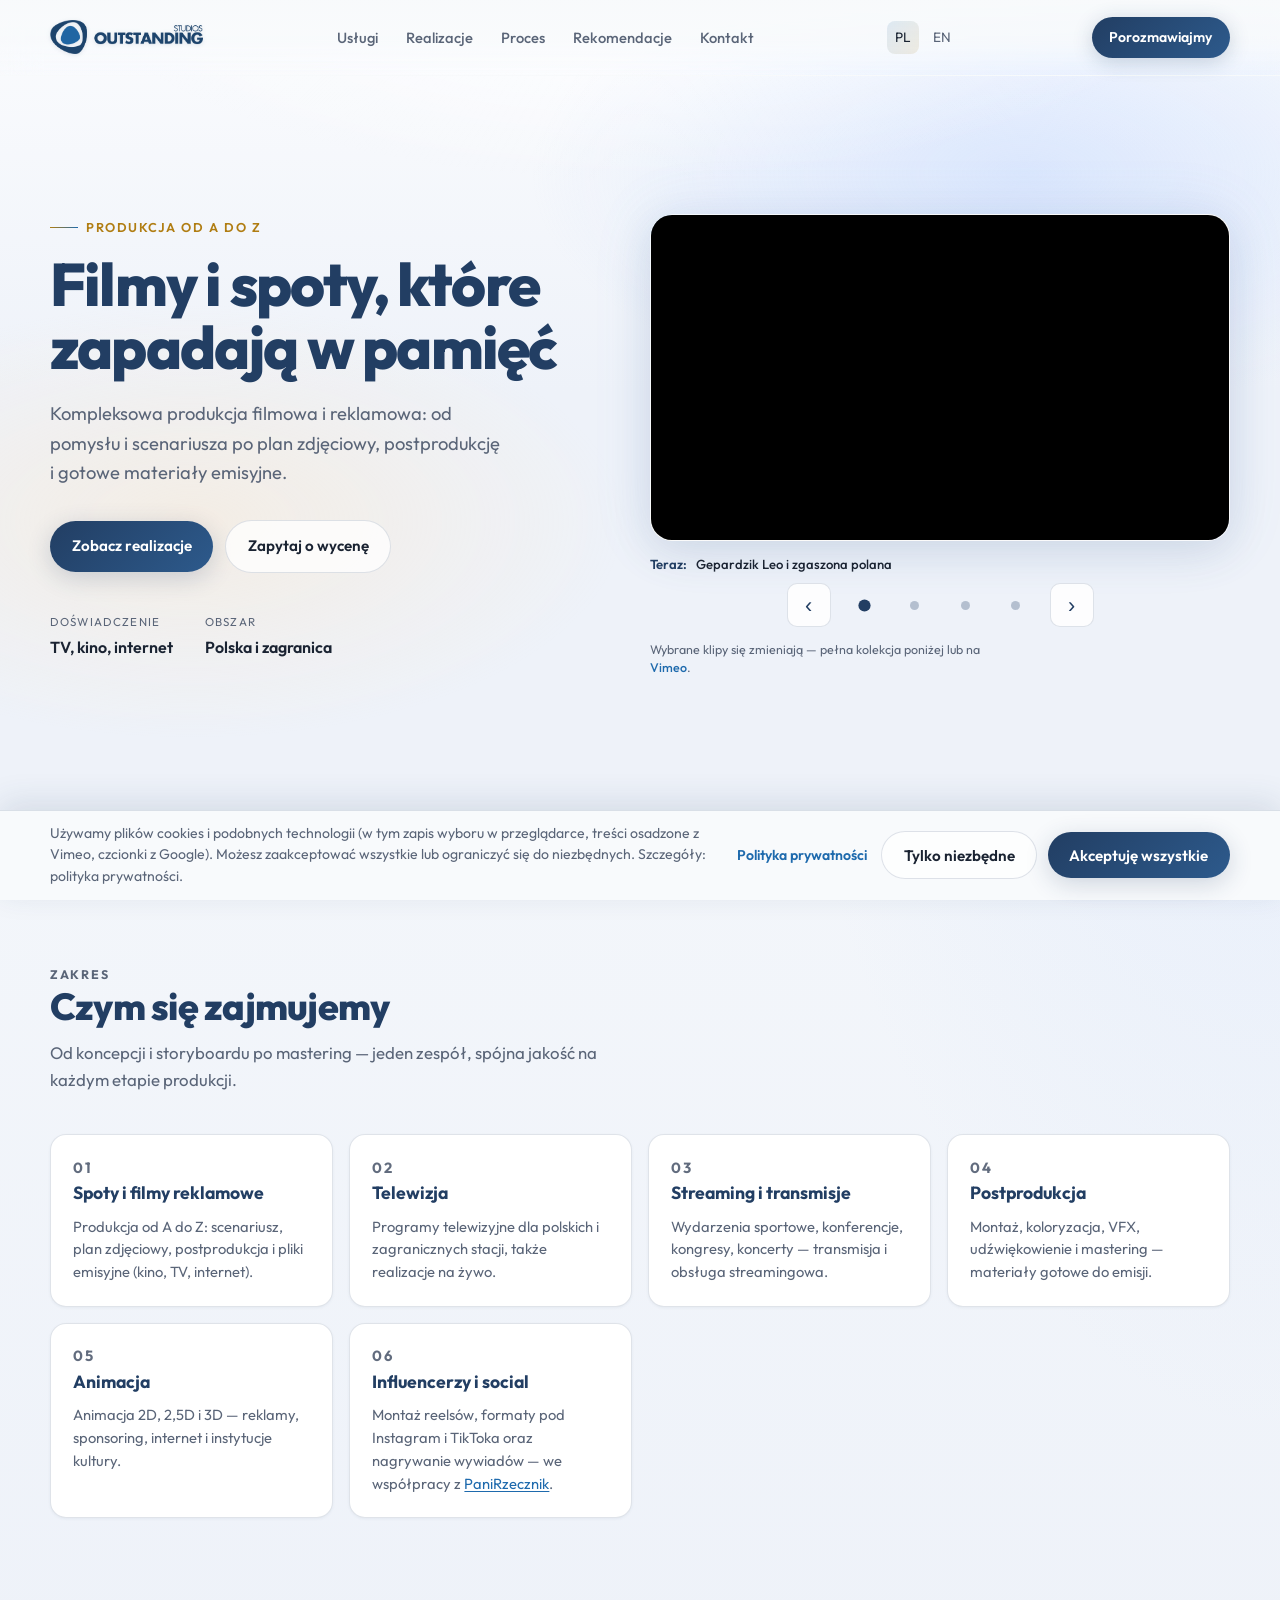
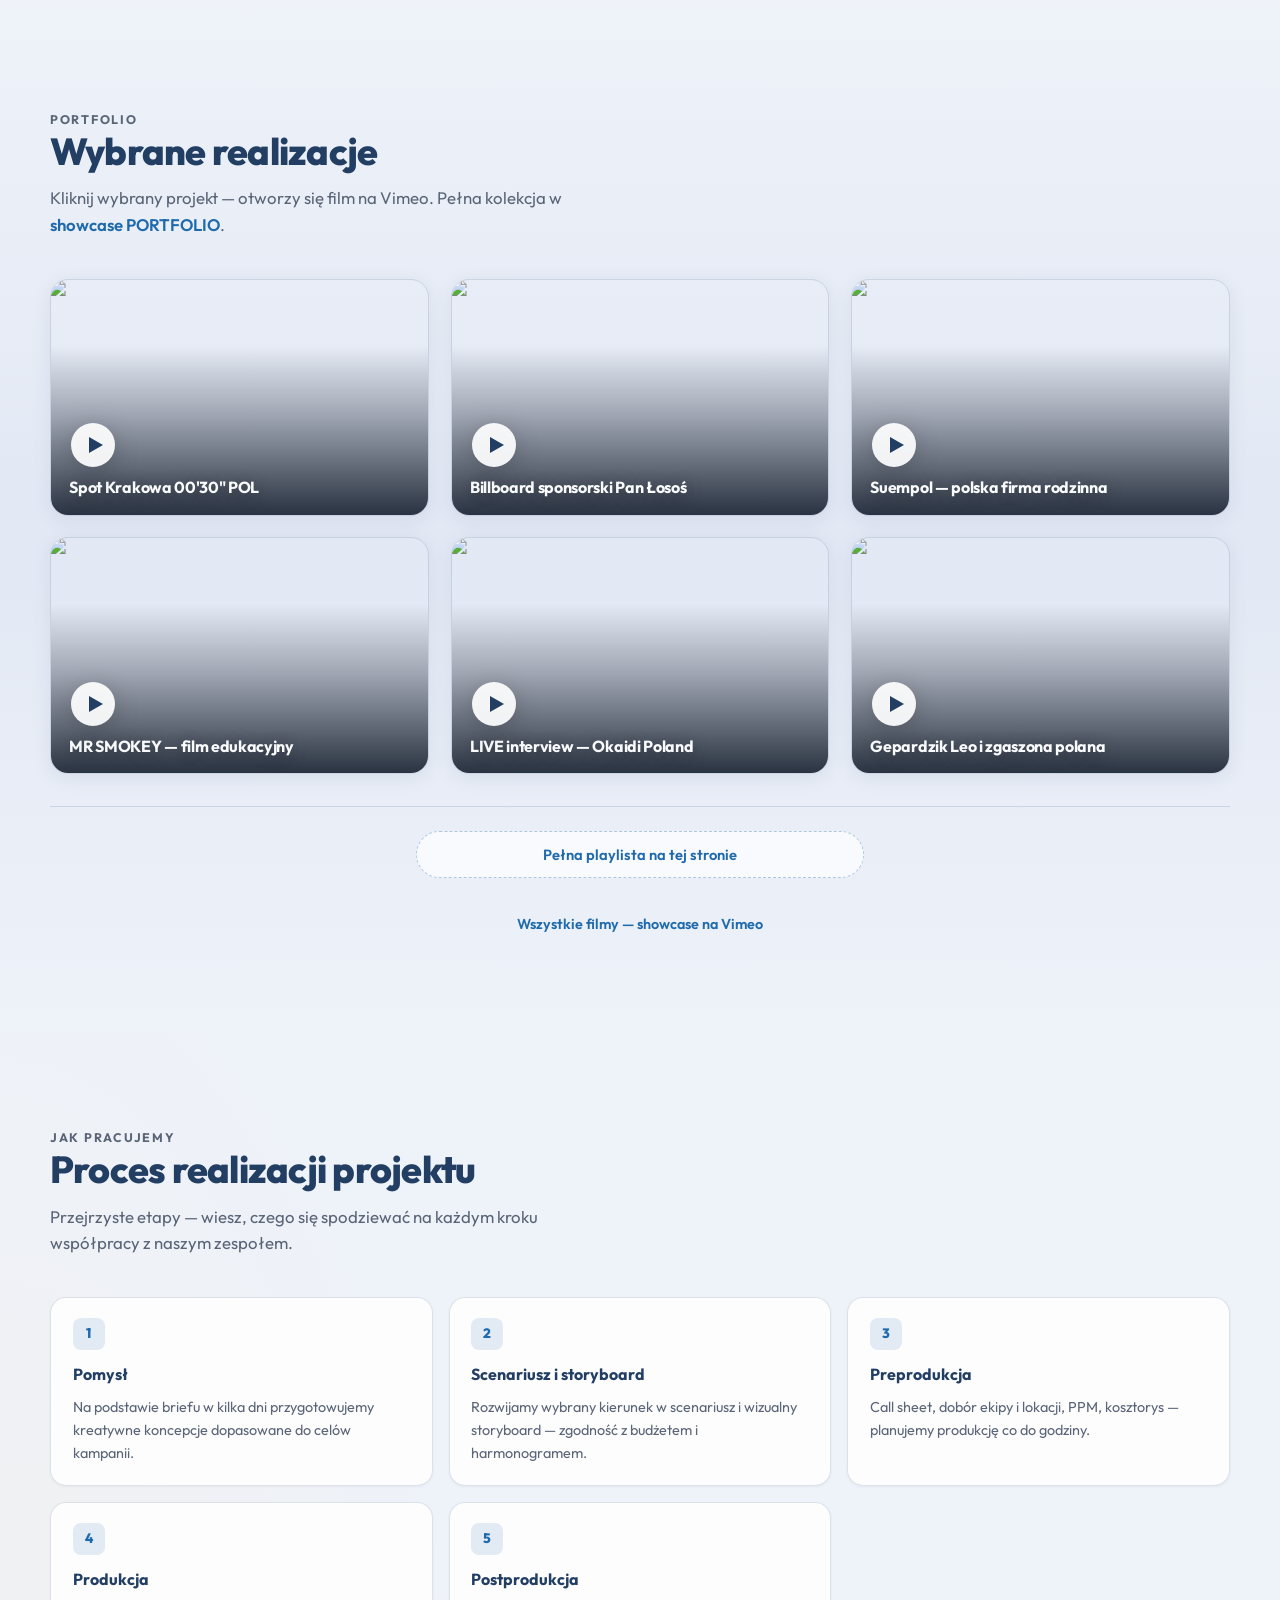
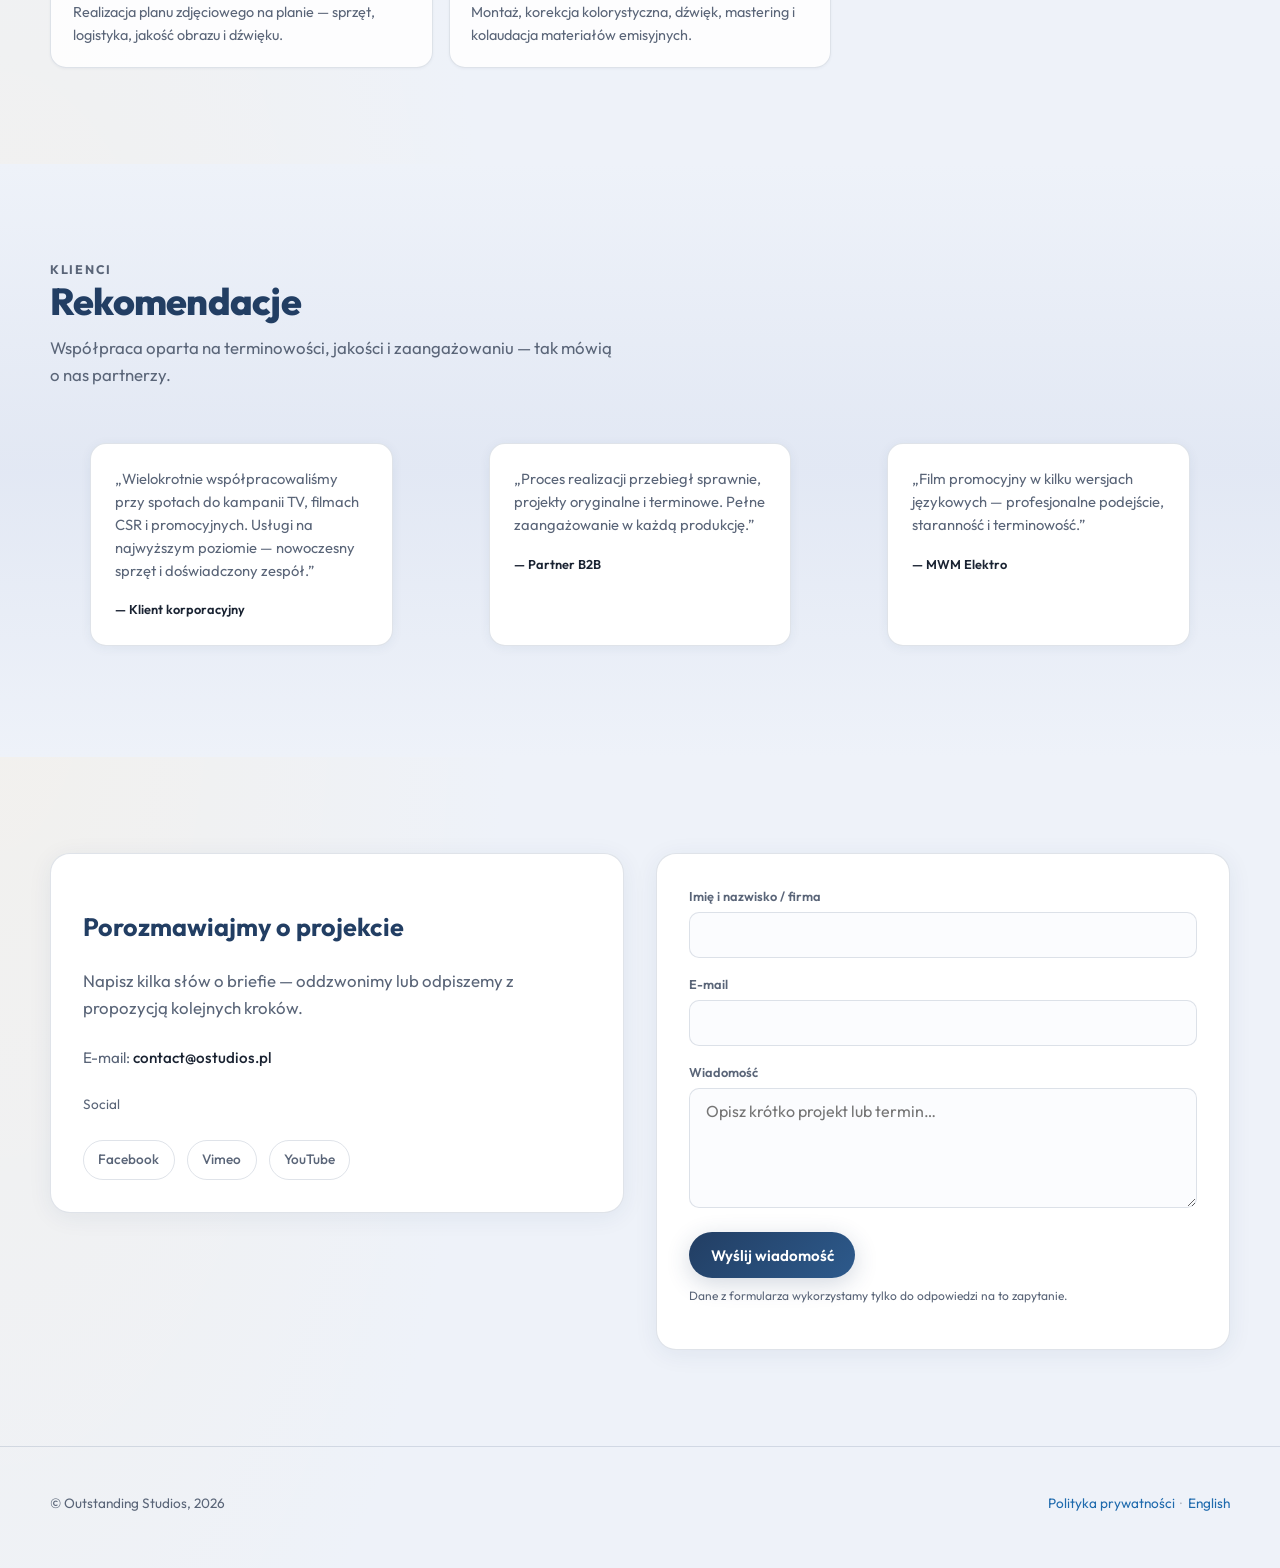
==== index.html @ 71b52faa "first commit" ====
<!DOCTYPE html>
<html lang="pl">
  <head>
    <meta charset="utf-8" />
    <meta name="viewport" content="width=device-width, initial-scale=1, viewport-fit=cover" />
    <meta
      name="description"
      content="Outstanding Studios — produkcja filmowa i reklamowa. Spoty, telewizja, streaming, postprodukcja, animacja."
    />
    <meta name="robots" content="index, follow, max-image-preview:large, max-snippet:-1, max-video-preview:-1" />
    <meta name="theme-color" content="#223e63" />
    <meta name="author" content="Outstanding Studios" />
    <link rel="canonical" href="https://www.ostudios.pl/" />
    <link rel="alternate" hreflang="pl" href="https://www.ostudios.pl/" />
    <link rel="alternate" hreflang="en" href="https://www.ostudios.pl/en/" />
    <link rel="alternate" hreflang="x-default" href="https://www.ostudios.pl/" />
    <link rel="apple-touch-icon" href="/assets/logo-brand.png" />
    <meta property="og:type" content="website" />
    <meta property="og:locale" content="pl_PL" />
    <meta property="og:locale:alternate" content="en_US" />
    <meta property="og:url" content="https://www.ostudios.pl/" />
    <meta property="og:title" content="Outstanding Studios — Produkcja filmowa i reklamowa" />
    <meta
      property="og:description"
      content="Outstanding Studios — produkcja filmowa i reklamowa. Spoty, telewizja, streaming, postprodukcja, animacja."
    />
    <meta property="og:site_name" content="Outstanding Studios" />
    <meta property="og:image" content="https://www.ostudios.pl/assets/logo-brand.png" />
    <meta property="og:image:alt" content="Outstanding Studios — logo" />
    <meta name="twitter:card" content="summary_large_image" />
    <meta name="twitter:title" content="Outstanding Studios — Produkcja filmowa i reklamowa" />
    <meta
      name="twitter:description"
      content="Outstanding Studios — produkcja filmowa i reklamowa. Spoty, telewizja, streaming, postprodukcja, animacja."
    />
    <meta name="twitter:image" content="https://www.ostudios.pl/assets/logo-brand.png" />
    <title>Outstanding Studios — Produkcja filmowa i reklamowa</title>
    <script type="application/ld+json">
      {
        "@context": "https://schema.org",
        "@type": "ProfessionalService",
        "@id": "https://www.ostudios.pl/#organization",
        "name": "Outstanding Studios",
        "url": "https://www.ostudios.pl/",
        "logo": "https://www.ostudios.pl/assets/logo-brand.png",
        "image": "https://www.ostudios.pl/assets/logo-brand.png",
        "description": "Produkcja filmowa i reklamowa: spoty, telewizja, streaming, postprodukcja, animacja.",
        "areaServed": { "@type": "Country", "name": "Poland" },
        "email": "contact@ostudios.pl",
        "sameAs": [
          "https://vimeo.com/outstandingstudios",
          "https://www.facebook.com/znakomici/",
          "https://www.youtube.com/user/znakomicikropkapl"
        ]
      }
    </script>
    <script type="application/ld+json">
      {
        "@context": "https://schema.org",
        "@type": "WebSite",
        "@id": "https://www.ostudios.pl/#website",
        "name": "Outstanding Studios",
        "url": "https://www.ostudios.pl/",
        "inLanguage": ["pl-PL", "en-US"],
        "publisher": { "@id": "https://www.ostudios.pl/#organization" }
      }
    </script>
    <script type="application/ld+json">
      {
        "@context": "https://schema.org",
        "@type": "WebPage",
        "@id": "https://www.ostudios.pl/#webpage",
        "url": "https://www.ostudios.pl/",
        "name": "Outstanding Studios — Produkcja filmowa i reklamowa",
        "inLanguage": "pl-PL",
        "isPartOf": { "@id": "https://www.ostudios.pl/#website" },
        "about": { "@id": "https://www.ostudios.pl/#organization" }
      }
    </script>
    <link rel="preconnect" href="https://fonts.googleapis.com" />
    <link rel="preconnect" href="https://fonts.gstatic.com" crossorigin />
    <link
      href="https://fonts.googleapis.com/css2?family=Outfit:wght@300;400;500;600;700;800&display=swap"
      rel="stylesheet"
    />
    <link rel="stylesheet" href="css/main.css" />
  </head>
  <body>
    <div id="form-status" class="form-status" role="status" aria-live="polite" tabindex="-1" hidden></div>
    <a class="sr-only" href="#main">Przejdź do treści</a>

    <header class="site-header">
      <div class="header-inner">
        <a class="logo" href="index.html">
          <img
            class="logo-img"
            src="assets/logo-brand.png"
            width="469"
            height="104"
            alt="Outstanding Studios"
            decoding="async"
          />
        </a>
        <nav class="nav-desktop" aria-label="Główna nawigacja">
          <a href="#uslugi">Usługi</a>
          <a href="#realizacje">Realizacje</a>
          <a href="#proces">Proces</a>
          <a href="#rekomendacje">Rekomendacje</a>
          <a href="#kontakt">Kontakt</a>
        </nav>
        <div class="lang-switch" aria-label="Wersja językowa">
          <a href="index.html" aria-current="page">PL</a>
          <span class="sr-only">|</span>
          <a href="en/index.html" lang="en">EN</a>
        </div>
        <a class="cta-header" href="#kontakt">Porozmawiajmy</a>
        <button
          class="menu-toggle"
          type="button"
          aria-expanded="false"
          aria-controls="mobile-nav"
          aria-label="Otwórz menu"
        >
          <span></span><span></span><span></span>
        </button>
      </div>
      <nav class="nav-mobile" id="mobile-nav" aria-label="Menu mobilne">
        <a href="#uslugi">Usługi</a>
        <a href="#realizacje">Realizacje</a>
        <a href="#proces">Proces</a>
        <a href="#rekomendacje">Rekomendacje</a>
        <a href="#kontakt">Kontakt</a>
        <a href="en/index.html" lang="en">English version</a>
      </nav>
    </header>

    <main id="main">
      <section class="hero" aria-labelledby="hero-title">
        <div class="hero-bg" aria-hidden="true"></div>
        <div class="wrap hero-grid">
          <div class="hero-content">
            <p class="hero-eyebrow">Produkcja od A do Z</p>
            <h1 id="hero-title">Filmy i spoty, które zapadają w pamięć</h1>
            <p class="hero-lead">
              Kompleksowa produkcja filmowa i reklamowa: od pomysłu i scenariusza po plan zdjęciowy,
              postprodukcję i gotowe materiały emisyjne.
            </p>
            <div class="hero-actions">
              <a class="btn btn-primary" href="#realizacje">Zobacz realizacje</a>
              <a class="btn btn-ghost" href="#kontakt">Zapytaj o wycenę</a>
            </div>
            <dl class="hero-meta">
              <div>
                <dt>Doświadczenie</dt>
                <dd>TV, kino, internet</dd>
              </div>
              <div>
                <dt>Obszar</dt>
                <dd>Polska i zagranica</dd>
              </div>
            </dl>
          </div>
          <div class="hero-showreel" data-reveal>
            <div class="showreel-shell">
              <div class="showreel-frame">
                <iframe
                  id="hero-reel-iframe"
                  src="https://player.vimeo.com/video/1164039909?h=c3aef9ae08&amp;badge=0&amp;autopause=0&amp;title=0&amp;byline=0&amp;portrait=0"
                  title="Gepardzik Leo i zgaszona polana — Outstanding Studios"
                  allow="autoplay; fullscreen; picture-in-picture; clipboard-write; encrypted-media; web-share"
                  referrerpolicy="strict-origin-when-cross-origin"
                ></iframe>
              </div>
            </div>
            <div class="hero-reel-ui">
              <p class="hero-reel-caption" id="hero-reel-caption">
                <span class="hero-reel-caption__label">Teraz:</span>
                <span class="hero-reel-caption__title" id="hero-reel-title">Gepardzik Leo i zgaszona polana</span>
              </p>
              <div class="hero-reel-nav" role="group" aria-label="Wybór filmu w hero">
                <button type="button" class="hero-reel-btn hero-reel-btn--prev" id="hero-reel-prev" aria-label="Poprzedni klip">
                  <span aria-hidden="true">‹</span>
                </button>
                <div class="hero-reel-dots" id="hero-reel-dots"></div>
                <button type="button" class="hero-reel-btn hero-reel-btn--next" id="hero-reel-next" aria-label="Następny klip">
                  <span aria-hidden="true">›</span>
                </button>
              </div>
            </div>
            <p class="showreel-hint">
              Wybrane klipy się zmieniają — pełna kolekcja poniżej lub na
              <a href="https://vimeo.com/showcase/7757372" rel="noopener noreferrer" target="_blank">Vimeo</a>.
            </p>
          </div>
        </div>
      </section>

      <section id="uslugi" aria-labelledby="uslugi-title">
        <div class="wrap">
          <header class="section-head" data-reveal>
            <p class="section-eyebrow">Zakres</p>
            <h2 id="uslugi-title">Czym się zajmujemy</h2>
            <p>
              Od koncepcji i storyboardu po mastering — jeden zespół, spójna jakość na każdym etapie
              produkcji.
            </p>
          </header>
          <div class="services-grid">
            <article class="service-card" data-reveal>
              <p class="service-num">01</p>
              <h3>Spoty i filmy reklamowe</h3>
              <p>
                Produkcja od A do Z: scenariusz, plan zdjęciowy, postprodukcja i pliki emisyjne
                (kino, TV, internet).
              </p>
            </article>
            <article class="service-card" data-reveal>
              <p class="service-num">02</p>
              <h3>Telewizja</h3>
              <p>
                Programy telewizyjne dla polskich i zagranicznych stacji, także realizacje na żywo.
              </p>
            </article>
            <article class="service-card" data-reveal>
              <p class="service-num">03</p>
              <h3>Streaming i transmisje</h3>
              <p>
                Wydarzenia sportowe, konferencje, kongresy, koncerty — transmisja i obsługa
                streamingowa.
              </p>
            </article>
            <article class="service-card" data-reveal>
              <p class="service-num">04</p>
              <h3>Postprodukcja</h3>
              <p>
                Montaż, koloryzacja, VFX, udźwiękowienie i mastering — materiały gotowe do emisji.
              </p>
            </article>
            <article class="service-card" data-reveal>
              <p class="service-num">05</p>
              <h3>Animacja</h3>
              <p>
                Animacja 2D, 2,5D i 3D — reklamy, sponsoring, internet i instytucje kultury.
              </p>
            </article>
            <article class="service-card" data-reveal>
              <p class="service-num">06</p>
              <h3>Influencerzy i social</h3>
              <p>
                Montaż reelsów, formaty pod Instagram i TikToka oraz nagrywanie wywiadów — we współpracy z
                <a href="https://www.panirzecznik.pl" rel="noopener noreferrer" target="_blank"
                  >PaniRzecznik</a
                >.
              </p>
            </article>
          </div>
        </div>
      </section>

      <section class="bg-alt" id="realizacje" aria-labelledby="realizacje-title">
        <div class="wrap">
          <header class="section-head" data-reveal>
            <p class="section-eyebrow">Portfolio</p>
            <h2 id="realizacje-title">Wybrane realizacje</h2>
            <p>
              Kliknij wybrany projekt — otworzy się film na Vimeo. Pełna kolekcja w
              <a href="https://vimeo.com/showcase/7757372" rel="noopener noreferrer" target="_blank"
                >showcase PORTFOLIO</a
              >.
            </p>
          </header>
          <div class="portfolio-mosaic" data-reveal>
            <a
              class="portfolio-tile"
              href="https://vimeo.com/171885635"
              rel="noopener noreferrer"
              target="_blank"
              aria-label="Otwórz na Vimeo: Spot Krakowa"
            >
              <img
                src="https://i.vimeocdn.com/video/577452820-e548520265eb4da238fc50e3714e8c49bf8e2c8c67841ca79841e86bd1a19d9c-d_1280?region=us"
                width="640"
                height="360"
                alt=""
                loading="lazy"
                decoding="async"
              />
              <div class="portfolio-tile__shade" aria-hidden="true"></div>
              <div class="portfolio-tile__body">
                <span class="portfolio-tile__play" aria-hidden="true">
                  <svg viewBox="0 0 48 48" fill="none" xmlns="http://www.w3.org/2000/svg">
                    <circle cx="24" cy="24" r="22" fill="rgba(255,255,255,0.92)" />
                    <path d="M20 16L34 24L20 32V16Z" fill="#223e63" />
                  </svg>
                </span>
                <h3 class="portfolio-tile__title">Spot Krakowa 00'30" POL</h3>
              </div>
            </a>
            <a
              class="portfolio-tile"
              href="https://vimeo.com/386728878"
              rel="noopener noreferrer"
              target="_blank"
              aria-label="Otwórz na Vimeo: Billboard sponsorski Pan Łosoś"
            >
              <img
                src="https://i.vimeocdn.com/video/849395022-b4a8e87fdb7ea5e199594d63a925ec7bf71cbad90bf5b8f730aee7d3310979d2-d_1280?region=us"
                width="640"
                height="360"
                alt=""
                loading="lazy"
                decoding="async"
              />
              <div class="portfolio-tile__shade" aria-hidden="true"></div>
              <div class="portfolio-tile__body">
                <span class="portfolio-tile__play" aria-hidden="true">
                  <svg viewBox="0 0 48 48" fill="none" xmlns="http://www.w3.org/2000/svg">
                    <circle cx="24" cy="24" r="22" fill="rgba(255,255,255,0.92)" />
                    <path d="M20 16L34 24L20 32V16Z" fill="#223e63" />
                  </svg>
                </span>
                <h3 class="portfolio-tile__title">Billboard sponsorski Pan Łosoś</h3>
              </div>
            </a>
            <a
              class="portfolio-tile"
              href="https://vimeo.com/480842524"
              rel="noopener noreferrer"
              target="_blank"
              aria-label="Otwórz na Vimeo: Suempol"
            >
              <img
                src="https://i.vimeocdn.com/video/997512314-97961caca7c4a56f386907b80fb14405313bb2e46e5e65695abb0ead299cb954-d_1280?region=us"
                width="640"
                height="360"
                alt=""
                loading="lazy"
                decoding="async"
              />
              <div class="portfolio-tile__shade" aria-hidden="true"></div>
              <div class="portfolio-tile__body">
                <span class="portfolio-tile__play" aria-hidden="true">
                  <svg viewBox="0 0 48 48" fill="none" xmlns="http://www.w3.org/2000/svg">
                    <circle cx="24" cy="24" r="22" fill="rgba(255,255,255,0.92)" />
                    <path d="M20 16L34 24L20 32V16Z" fill="#223e63" />
                  </svg>
                </span>
                <h3 class="portfolio-tile__title">Suempol — polska firma rodzinna</h3>
              </div>
            </a>
            <a
              class="portfolio-tile"
              href="https://vimeo.com/384056805"
              rel="noopener noreferrer"
              target="_blank"
              aria-label="Otwórz na Vimeo: MR SMOKEY"
            >
              <img
                src="https://i.vimeocdn.com/video/845685192-182e2f03d8e471b99bd5540984281e7610bf5028ae90dbda7803e6747d38cd91-d_1280?region=us"
                width="640"
                height="360"
                alt=""
                loading="lazy"
                decoding="async"
              />
              <div class="portfolio-tile__shade" aria-hidden="true"></div>
              <div class="portfolio-tile__body">
                <span class="portfolio-tile__play" aria-hidden="true">
                  <svg viewBox="0 0 48 48" fill="none" xmlns="http://www.w3.org/2000/svg">
                    <circle cx="24" cy="24" r="22" fill="rgba(255,255,255,0.92)" />
                    <path d="M20 16L34 24L20 32V16Z" fill="#223e63" />
                  </svg>
                </span>
                <h3 class="portfolio-tile__title">MR SMOKEY — film edukacyjny</h3>
              </div>
            </a>
            <a
              class="portfolio-tile"
              href="https://vimeo.com/526085899"
              rel="noopener noreferrer"
              target="_blank"
              aria-label="Otwórz na Vimeo: Okaidi live interview"
            >
              <img
                src="https://i.vimeocdn.com/video/1089028497-f348b8e137addb5873b7754f7194c26f330581628e6bd6b06c1082faad24e896-d_1280?region=us"
                width="640"
                height="360"
                alt=""
                loading="lazy"
                decoding="async"
              />
              <div class="portfolio-tile__shade" aria-hidden="true"></div>
              <div class="portfolio-tile__body">
                <span class="portfolio-tile__play" aria-hidden="true">
                  <svg viewBox="0 0 48 48" fill="none" xmlns="http://www.w3.org/2000/svg">
                    <circle cx="24" cy="24" r="22" fill="rgba(255,255,255,0.92)" />
                    <path d="M20 16L34 24L20 32V16Z" fill="#223e63" />
                  </svg>
                </span>
                <h3 class="portfolio-tile__title">LIVE interview — Okaidi Poland</h3>
              </div>
            </a>
            <a
              class="portfolio-tile"
              href="https://vimeo.com/1164039909/c3aef9ae08"
              rel="noopener noreferrer"
              target="_blank"
              aria-label="Otwórz na Vimeo: Gepardzik Leo i zgaszona polana"
            >
              <img
                src="https://i.vimeocdn.com/video/2120515685-d37f022fa198b959a58d42f4b7abbffc592be47bc6af18b92819352e9e674814-d_1280?region=us"
                width="640"
                height="360"
                alt=""
                loading="lazy"
                decoding="async"
              />
              <div class="portfolio-tile__shade" aria-hidden="true"></div>
              <div class="portfolio-tile__body">
                <span class="portfolio-tile__play" aria-hidden="true">
                  <svg viewBox="0 0 48 48" fill="none" xmlns="http://www.w3.org/2000/svg">
                    <circle cx="24" cy="24" r="22" fill="rgba(255,255,255,0.92)" />
                    <path d="M20 16L34 24L20 32V16Z" fill="#223e63" />
                  </svg>
                </span>
                <h3 class="portfolio-tile__title">Gepardzik Leo i zgaszona polana</h3>
              </div>
            </a>
          </div>
          <details class="portfolio-embed-details" data-reveal>
            <summary class="portfolio-embed-summary">Pełna playlista na tej stronie</summary>
            <div class="vimeo-showcase-block vimeo-showcase-block--embedded">
              <div class="showreel-shell showcase-shell">
                <div class="vimeo-embed-wrap">
                  <iframe
                    src="https://vimeo.com/showcase/7757372/embed2"
                    title="PORTFOLIO — Outstanding Studios na Vimeo"
                    loading="lazy"
                    allow="autoplay; fullscreen; picture-in-picture; gyroscope; accelerometer; clipboard-write; encrypted-media; web-share"
                    allowfullscreen
                  ></iframe>
                </div>
              </div>
            </div>
          </details>
          <p class="showcase-foot">
            <a
              class="showcase-link"
              href="https://vimeo.com/showcase/7757372"
              rel="noopener noreferrer"
              target="_blank"
              >Wszystkie filmy — showcase na Vimeo</a
            >
          </p>
        </div>
      </section>

      <section id="proces" aria-labelledby="proces-title">
        <div class="wrap">
          <header class="section-head" data-reveal>
            <p class="section-eyebrow">Jak pracujemy</p>
            <h2 id="proces-title">Proces realizacji projektu</h2>
            <p>
              Przejrzyste etapy — wiesz, czego się spodziewać na każdym kroku współpracy z naszym
              zespołem.
            </p>
          </header>
          <div class="process-steps">
            <div class="process-step" data-reveal>
              <span>1</span>
              <strong>Pomysł</strong>
              <p>
                Na podstawie briefu w kilka dni przygotowujemy kreatywne koncepcje dopasowane do
                celów kampanii.
              </p>
            </div>
            <div class="process-step" data-reveal>
              <span>2</span>
              <strong>Scenariusz i storyboard</strong>
              <p>
                Rozwijamy wybrany kierunek w scenariusz i wizualny storyboard — zgodność z budżetem
                i harmonogramem.
              </p>
            </div>
            <div class="process-step" data-reveal>
              <span>3</span>
              <strong>Preprodukcja</strong>
              <p>
                Call sheet, dobór ekipy i lokacji, PPM, kosztorys — planujemy produkcję co do
                godziny.
              </p>
            </div>
            <div class="process-step" data-reveal>
              <span>4</span>
              <strong>Produkcja</strong>
              <p>
                Realizacja planu zdjęciowego na planie — sprzęt, logistyka, jakość obrazu i dźwięku.
              </p>
            </div>
            <div class="process-step" data-reveal>
              <span>5</span>
              <strong>Postprodukcja</strong>
              <p>
                Montaż, korekcja kolorystyczna, dźwięk, mastering i kolaudacja materiałów
                emisyjnych.
              </p>
            </div>
          </div>
        </div>
      </section>

      <section class="bg-alt" id="rekomendacje" aria-labelledby="rekomendacje-title">
        <div class="wrap">
          <header class="section-head" data-reveal>
            <p class="section-eyebrow">Klienci</p>
            <h2 id="rekomendacje-title">Rekomendacje</h2>
            <p>
              Współpraca oparta na terminowości, jakości i zaangażowaniu — tak mówią o nas partnerzy.
            </p>
          </header>
          <div class="testimonials">
            <blockquote class="quote-card" data-reveal>
              <p>
                „Wielokrotnie współpracowaliśmy przy spotach do kampanii TV, filmach CSR i promocyjnych.
                Usługi na najwyższym poziomie — nowoczesny sprzęt i doświadczony zespół.”
              </p>
              <cite>— Klient korporacyjny</cite>
            </blockquote>
            <blockquote class="quote-card" data-reveal>
              <p>
                „Proces realizacji przebiegł sprawnie, projekty oryginalne i terminowe. Pełne
                zaangażowanie w każdą produkcję.”
              </p>
              <cite>— Partner B2B</cite>
            </blockquote>
            <blockquote class="quote-card" data-reveal>
              <p>
                „Film promocyjny w kilku wersjach językowych — profesjonalne podejście, staranność i
                terminowość.”
              </p>
              <cite>— MWM Elektro</cite>
            </blockquote>
          </div>
        </div>
      </section>

      <section id="kontakt" aria-labelledby="kontakt-title">
        <div class="wrap contact-block">
          <div class="contact-card" data-reveal>
            <h2 id="kontakt-title">Porozmawiajmy o projekcie</h2>
            <p>
              Napisz kilka słów o briefie — oddzwonimy lub odpiszemy z propozycją kolejnych kroków.
            </p>
            <ul class="contact-list">
              <li>
                E-mail:
                <a href="mailto:contact@ostudios.pl">contact@ostudios.pl</a>
              </li>
            </ul>
            <p class="contact-note">Social</p>
            <div class="social-row">
              <a href="https://www.facebook.com/znakomici/" rel="noopener noreferrer" target="_blank"
                >Facebook</a
              >
              <a href="https://vimeo.com/outstandingstudios" rel="noopener noreferrer" target="_blank"
                >Vimeo</a
              >
              <a
                href="https://www.youtube.com/user/znakomicikropkapl"
                rel="noopener noreferrer"
                target="_blank"
                >YouTube</a
              >
            </div>
          </div>
          <div class="contact-card" data-reveal>
            <h3 class="sr-only">Formularz</h3>
            <form action="kontakt.php" method="post">
              <input type="hidden" name="lang" value="pl" />
              <div class="form-honeypot" aria-hidden="true">
                <label for="website">Strona (zostaw puste)</label>
                <input
                  type="text"
                  id="website"
                  name="website"
                  tabindex="-1"
                  autocomplete="off"
                  value=""
                />
              </div>
              <label for="name">Imię i nazwisko / firma</label>
              <input id="name" name="name" type="text" autocomplete="organization" required />

              <label for="email">E-mail</label>
              <input id="email" name="email" type="email" autocomplete="email" required />

              <label for="msg">Wiadomość</label>
              <textarea id="msg" name="message" required placeholder="Opisz krótko projekt lub termin…"></textarea>

              <button class="btn btn-primary" type="submit">Wyślij wiadomość</button>
              <p class="form-footnote">
                Dane z formularza wykorzystamy tylko do odpowiedzi na to zapytanie.
              </p>
            </form>
          </div>
        </div>
      </section>
    </main>

    <footer class="site-footer">
      <div class="wrap footer-inner">
        <p>© Outstanding Studios, 2026</p>
        <p class="footer-meta">
          <a href="polityka-prywatnosci.html">Polityka prywatności</a>
          <span class="footer-sep" aria-hidden="true">·</span>
          <a href="en/index.html" lang="en">English</a>
        </p>
      </div>
    </footer>

    <script src="js/main.js" defer></script>
  </body>
</html>
---- css/main.css ----
/* Outstanding Studios — prototype */
:root {
  /* Brand (z os_basic.pdf) */
  --brand-navy: #223e63;
  --brand-blue: #3b6699;
  --bg: #eef2f9;
  --bg-elevated: #e2e8f4;
  --surface: #ffffff;
  --border: rgba(34, 62, 99, 0.14);
  --text: #1a2332;
  --muted: #5a6578;
  --accent: #1e6aad;
  --accent-warm: #b07d12;
  --accent-dim: rgba(30, 106, 173, 0.12);
  --accent-dim-warm: rgba(176, 125, 18, 0.12);
  --accent-2: #2a8bc8;
  --accent-3: #5b7eb8;
  --glow: rgba(30, 106, 173, 0.2);
  --radius: 16px;
  --font-sans: "Outfit", system-ui, sans-serif;
  --font-display: "Outfit", system-ui, sans-serif;
  --max: 1180px;
  --header-h: 76px;
}

*,
*::before,
*::after {
  box-sizing: border-box;
}

html {
  scroll-behavior: smooth;
  -webkit-text-size-adjust: 100%;
  text-size-adjust: 100%;
}

body {
  margin: 0;
  font-family: var(--font-sans);
  font-size: 1.05rem;
  font-weight: 400;
  line-height: 1.6;
  color: var(--text);
  overflow-x: hidden;
  background-color: var(--bg);
  background-image:
    radial-gradient(ellipse 120% 80% at 50% -20%, rgba(255, 255, 255, 0.9), transparent 45%),
    radial-gradient(ellipse 90% 60% at 100% 0%, rgba(186, 210, 255, 0.35), transparent 50%),
    radial-gradient(ellipse 80% 55% at 0% 80%, rgba(255, 235, 200, 0.25), transparent 50%),
    linear-gradient(180deg, #f8fafc 0%, var(--bg) 35%, var(--bg) 100%);
  -webkit-font-smoothing: antialiased;
}

a {
  color: var(--accent);
  text-decoration: none;
  transition: color 0.2s ease, opacity 0.2s ease;
}

a:hover {
  color: #155a94;
}

img {
  max-width: 100%;
  height: auto;
  display: block;
}

.sr-only {
  position: absolute;
  width: 1px;
  height: 1px;
  padding: 0;
  margin: -1px;
  overflow: hidden;
  clip: rect(0, 0, 0, 0);
  white-space: nowrap;
  border: 0;
}

.wrap {
  width: min(100% - 2.5rem, var(--max));
  margin-inline: auto;
}

/* Header */
.site-header {
  position: fixed;
  inset: 0 0 auto 0;
  z-index: 100;
  height: var(--header-h);
  padding-left: env(safe-area-inset-left, 0);
  padding-right: env(safe-area-inset-right, 0);
  display: flex;
  align-items: center;
  background: linear-gradient(
    to bottom,
    rgba(248, 250, 252, 0.94) 0%,
    rgba(248, 250, 252, 0.78) 55%,
    transparent 100%
  );
  backdrop-filter: blur(18px) saturate(1.35);
  border-bottom: 1px solid transparent;
  transition: border-color 0.35s ease, background 0.35s ease, box-shadow 0.35s ease;
}

.site-header.is-scrolled {
  background: rgba(255, 255, 255, 0.92);
  border-bottom-color: var(--border);
  box-shadow: 0 8px 32px rgba(34, 62, 99, 0.08);
}

.header-inner {
  display: flex;
  align-items: center;
  justify-content: space-between;
  gap: 1.5rem;
  width: min(100% - 2.5rem, var(--max));
  margin-inline: auto;
}

.logo {
  display: flex;
  align-items: center;
  line-height: 0;
}

.logo-img {
  width: auto;
  height: clamp(26px, 5.5vw, 34px);
  max-width: min(220px, 62vw);
  flex-shrink: 0;
  object-fit: contain;
  object-position: left center;
  filter: drop-shadow(0 1px 2px rgba(34, 62, 99, 0.12));
}

.nav-desktop {
  display: none;
  align-items: center;
  gap: 1.75rem;
}

@media (min-width: 880px) {
  .nav-desktop {
    display: flex;
  }
}

.nav-desktop a {
  color: var(--muted);
  font-size: 0.92rem;
  font-weight: 500;
}

.nav-desktop a:hover {
  color: var(--text);
}

.lang-switch {
  display: flex;
  align-items: center;
  gap: 0.35rem;
  font-size: 0.85rem;
}

.lang-switch a {
  color: var(--muted);
  padding: 0.35rem 0.5rem;
  border-radius: 8px;
}

.lang-switch a[aria-current="page"] {
  color: var(--text);
  background: linear-gradient(135deg, var(--accent-dim), var(--accent-dim-warm));
}

.cta-header {
  display: none;
  padding: 0.55rem 1.1rem;
  font-size: 0.88rem;
  font-weight: 600;
  color: #fff;
  background: linear-gradient(135deg, var(--brand-navy) 0%, #2d5a8c 100%);
  border-radius: 999px;
  box-shadow: 0 4px 20px rgba(34, 62, 99, 0.22);
}

.cta-header:hover {
  color: #fff;
  filter: brightness(1.06);
}

@media (min-width: 880px) {
  .cta-header {
    display: inline-flex;
  }
}

.menu-toggle {
  display: flex;
  flex-direction: column;
  justify-content: center;
  gap: 5px;
  width: 44px;
  height: 44px;
  padding: 10px;
  background: transparent;
  border: 1px solid var(--border);
  border-radius: 10px;
  cursor: pointer;
  color: var(--text);
}

.menu-toggle span {
  display: block;
  height: 2px;
  background: currentColor;
  border-radius: 1px;
  transition: transform 0.25s ease, opacity 0.2s ease;
}

.menu-toggle[aria-expanded="true"] span:nth-child(1) {
  transform: translateY(7px) rotate(45deg);
}

.menu-toggle[aria-expanded="true"] span:nth-child(2) {
  opacity: 0;
}

.menu-toggle[aria-expanded="true"] span:nth-child(3) {
  transform: translateY(-7px) rotate(-45deg);
}

@media (min-width: 880px) {
  .menu-toggle {
    display: none;
  }
}

.nav-mobile {
  display: none;
  position: fixed;
  inset: var(--header-h) 0 0 0;
  padding: 1.5rem;
  padding-bottom: max(1.5rem, env(safe-area-inset-bottom, 0px));
  background: rgba(255, 255, 255, 0.98);
  flex-direction: column;
  gap: 0.25rem;
  border-top: 1px solid var(--border);
  overflow-y: auto;
  -webkit-overflow-scrolling: touch;
}

.nav-mobile.is-open {
  display: flex;
}

.nav-mobile a {
  padding: 0.85rem 1rem;
  color: var(--text);
  border-radius: var(--radius);
  font-weight: 500;
}

.nav-mobile a:hover {
  background: var(--bg-elevated);
}

/* Hero */
.hero {
  position: relative;
  min-height: min(92vh, 920px);
  display: flex;
  align-items: stretch;
  overflow: hidden;
}

.hero-bg {
  position: absolute;
  inset: 0;
  z-index: 0;
  background:
    radial-gradient(ellipse 90% 55% at 50% -8%, rgba(255, 255, 255, 0.95), transparent 52%),
    radial-gradient(ellipse 70% 50% at 80% 20%, rgba(186, 210, 255, 0.45), transparent 55%),
    radial-gradient(ellipse 65% 48% at 15% 60%, rgba(255, 228, 190, 0.35), transparent 52%),
    linear-gradient(180deg, #fbfcfe 0%, var(--bg) 45%, var(--bg) 100%);
}

/* Bardzo subtelna tekstura (bez siatki — żeby hero było czystsze) */
.hero-bg::after {
  content: "";
  position: absolute;
  inset: 0;
  background-image: url("data:image/svg+xml,%3Csvg viewBox='0 0 256 256' xmlns='http://www.w3.org/2000/svg'%3E%3Cfilter id='n'%3E%3CfeTurbulence type='fractalNoise' baseFrequency='0.85' numOctaves='4' stitchTiles='stitch'/%3E%3C/filter%3E%3Crect width='100%25' height='100%25' filter='url(%23n)' opacity='0.04'/%3E%3C/svg%3E");
  opacity: 0.08;
  pointer-events: none;
}

.hero-grid {
  position: relative;
  z-index: 1;
  display: grid;
  gap: clamp(2rem, 5vw, 3.5rem);
  align-items: end;
  padding-bottom: clamp(3rem, 8vw, 6rem);
  padding-top: calc(var(--header-h) + 2rem);
}

@media (min-width: 960px) {
  .hero-grid {
    grid-template-columns: minmax(0, 1fr) minmax(0, 1.05fr);
    align-items: end;
    gap: 2.5rem 3rem;
  }
}

.hero-content {
  position: relative;
  z-index: 1;
}

.hero-showreel {
  position: relative;
  z-index: 1;
}

.showreel-shell {
  border-radius: calc(var(--radius) + 6px);
  padding: 1px;
  background: linear-gradient(
    135deg,
    rgba(100, 160, 220, 0.45),
    rgba(230, 200, 140, 0.3),
    rgba(160, 175, 220, 0.35)
  );
  box-shadow:
    0 0 0 1px rgba(255, 255, 255, 0.85) inset,
    0 12px 40px rgba(34, 62, 99, 0.1),
    0 0 60px rgba(100, 150, 210, 0.12);
}

.showreel-frame {
  position: relative;
  border-radius: calc(var(--radius) + 5px);
  overflow: hidden;
  aspect-ratio: 16 / 9;
  background: #000;
}

.showreel-frame iframe {
  position: absolute;
  inset: 0;
  width: 100%;
  height: 100%;
  border: 0;
}

.showreel-hint {
  margin: 0.85rem 0 0;
  font-size: 0.78rem;
  line-height: 1.45;
  color: var(--muted);
  max-width: 42ch;
}

.showreel-hint a {
  color: var(--accent);
  font-weight: 500;
}

.showreel-hint a:hover {
  color: #8a6410;
}

/* Hero — rotacja klipów */
.hero-reel-ui {
  margin-top: 0.85rem;
}

.hero-reel-caption {
  margin: 0 0 0.65rem;
  font-size: 0.82rem;
  line-height: 1.4;
  color: var(--muted);
}

.hero-reel-caption__label {
  font-weight: 600;
  color: var(--brand-navy);
  margin-right: 0.35rem;
}

.hero-reel-caption__title {
  font-weight: 500;
  color: var(--text);
}

.hero-reel-nav {
  display: flex;
  align-items: center;
  justify-content: center;
  gap: 0.5rem;
}

.hero-reel-btn {
  min-width: 44px;
  min-height: 44px;
  width: 2.75rem;
  height: 2.75rem;
  border-radius: 10px;
  border: 1px solid var(--border);
  background: rgba(255, 255, 255, 0.85);
  color: var(--brand-navy);
  font-size: 1.35rem;
  line-height: 1;
  cursor: pointer;
  transition: background 0.2s ease, border-color 0.2s ease;
  flex-shrink: 0;
}

.hero-reel-btn:focus-visible {
  outline: 2px solid rgba(30, 106, 173, 0.45);
  outline-offset: 2px;
}

.hero-reel-btn:hover {
  background: #fff;
  border-color: rgba(30, 106, 173, 0.35);
}

.hero-reel-dots {
  display: flex;
  align-items: center;
  gap: 0.4rem;
  padding: 0 0.25rem;
}

/* Kropki: duży obszar dotyku (min. ~44px), wizualnie mała kropka */
.hero-reel-dot {
  min-width: 44px;
  min-height: 44px;
  padding: 0;
  border: none;
  border-radius: 999px;
  background: transparent;
  cursor: pointer;
  display: inline-flex;
  align-items: center;
  justify-content: center;
  flex-shrink: 0;
}

.hero-reel-dot::before {
  content: "";
  width: 9px;
  height: 9px;
  border-radius: 999px;
  background: rgba(34, 62, 99, 0.28);
  transition: transform 0.2s ease, background 0.2s ease;
}

.hero-reel-dot:hover::before,
.hero-reel-dot:focus-visible::before {
  background: rgba(34, 62, 99, 0.48);
}

.hero-reel-dot[aria-current="true"]::before {
  background: var(--brand-navy);
  transform: scale(1.35);
}

.hero-reel-dot:focus-visible {
  outline: 2px solid rgba(30, 106, 173, 0.4);
  outline-offset: 0;
}

/* Portfolio — siatka z miniaturami Vimeo */
.portfolio-mosaic {
  display: grid;
  grid-template-columns: 1fr;
  gap: 1.15rem;
}

@media (min-width: 560px) {
  .portfolio-mosaic {
    grid-template-columns: repeat(2, 1fr);
  }
}

@media (min-width: 960px) {
  .portfolio-mosaic {
    grid-template-columns: repeat(3, 1fr);
    gap: 1.35rem;
  }
}

.portfolio-tile {
  position: relative;
  display: block;
  aspect-ratio: 16 / 10;
  border-radius: calc(var(--radius) + 2px);
  overflow: hidden;
  border: 1px solid var(--border);
  box-shadow: 0 4px 20px rgba(34, 62, 99, 0.08);
  transition: transform 0.3s ease, box-shadow 0.3s ease;
  isolation: isolate;
}

.portfolio-tile:hover {
  transform: translateY(-5px);
  box-shadow: 0 16px 44px rgba(34, 62, 99, 0.14);
}

.portfolio-tile:focus-visible {
  outline: 3px solid rgba(30, 106, 173, 0.45);
  outline-offset: 3px;
}

.portfolio-tile img {
  position: absolute;
  inset: 0;
  width: 100%;
  height: 100%;
  object-fit: cover;
  transform: scale(1.02);
  transition: transform 0.45s ease;
}

.portfolio-tile:hover img {
  transform: scale(1.06);
}

.portfolio-tile__shade {
  position: absolute;
  inset: 0;
  background: linear-gradient(
    to top,
    rgba(26, 35, 50, 0.92) 0%,
    rgba(26, 35, 50, 0.35) 42%,
    transparent 72%
  );
  z-index: 1;
  pointer-events: none;
}

.portfolio-tile__body {
  position: absolute;
  inset: 0;
  z-index: 2;
  display: flex;
  flex-direction: column;
  justify-content: flex-end;
  align-items: flex-start;
  padding: 1rem 1.15rem 1.1rem;
  gap: 0.5rem;
}

.portfolio-tile__play {
  display: flex;
  width: 3rem;
  height: 3rem;
  filter: drop-shadow(0 4px 12px rgba(0, 0, 0, 0.2));
  transition: transform 0.25s ease;
}

.portfolio-tile:hover .portfolio-tile__play {
  transform: scale(1.06);
}

.portfolio-tile__play svg {
  width: 100%;
  height: 100%;
}

.portfolio-tile__title {
  margin: 0;
  font-family: var(--font-display);
  font-size: 1rem;
  font-weight: 700;
  line-height: 1.25;
  letter-spacing: -0.02em;
  color: #f8fafc;
  text-shadow: 0 2px 16px rgba(0, 0, 0, 0.35);
  max-width: 100%;
}

.portfolio-embed-details {
  margin-top: 2rem;
  padding-top: 1.5rem;
  border-top: 1px solid var(--border);
}

.portfolio-embed-summary {
  list-style: none;
  cursor: pointer;
  text-align: center;
  font-size: 0.92rem;
  font-weight: 600;
  color: var(--accent);
  padding: 0.65rem 1rem;
  margin: 0 auto 1rem;
  max-width: 28rem;
  border-radius: 999px;
  border: 1px dashed rgba(30, 106, 173, 0.35);
  background: rgba(255, 255, 255, 0.7);
  transition: background 0.2s ease, border-color 0.2s ease;
}

.portfolio-embed-summary:hover {
  background: #fff;
  border-color: rgba(30, 106, 173, 0.5);
}

.portfolio-embed-summary::-webkit-details-marker {
  display: none;
}

.portfolio-embed-details[open] .portfolio-embed-summary {
  margin-bottom: 1.25rem;
  color: var(--brand-navy);
  border-style: solid;
}

.vimeo-showcase-block--embedded {
  margin-top: 0;
}

/* Vimeo showcase (playlist) */
.vimeo-showcase-block {
  margin-top: 0.5rem;
}

.showcase-shell {
  max-width: 100%;
}

/* Vimeo responsive embed (16:9) — jak w kodzie „Copy embed” */
.vimeo-embed-wrap {
  position: relative;
  padding: 56.25% 0 0 0;
  border-radius: calc(var(--radius) + 5px);
  overflow: hidden;
  background: #e8ecf4;
}

.vimeo-embed-wrap iframe {
  position: absolute;
  top: 0;
  left: 0;
  width: 100%;
  height: 100%;
  border: 0;
}

.showcase-foot {
  margin: 1rem 0 0;
  text-align: center;
}

.showcase-link {
  display: inline-flex;
  align-items: center;
  gap: 0.35rem;
  font-size: 0.9rem;
  font-weight: 600;
  color: var(--accent);
}

.showcase-link:hover {
  color: #8a6410;
}

.hero-eyebrow {
  display: inline-flex;
  align-items: center;
  gap: 0.5rem;
  font-size: 0.8rem;
  font-weight: 600;
  letter-spacing: 0.12em;
  text-transform: uppercase;
  color: var(--accent-warm);
  margin-bottom: 1rem;
}

.hero-eyebrow::before {
  content: "";
  width: 28px;
  height: 1px;
  background: linear-gradient(90deg, var(--accent-warm), var(--accent));
}

.hero h1 {
  font-family: var(--font-display);
  font-weight: 800;
  font-size: clamp(2.4rem, 5.5vw, 3.75rem);
  line-height: 1.05;
  letter-spacing: -0.03em;
  margin: 0 0 1.25rem;
  max-width: 14ch;
  color: var(--brand-navy);
  text-shadow: none;
}

.hero-lead {
  font-size: 1.15rem;
  color: var(--muted);
  max-width: 38ch;
  margin: 0 0 2rem;
}

.hero-actions {
  display: flex;
  flex-wrap: wrap;
  gap: 0.75rem;
  align-items: center;
}

.btn {
  display: inline-flex;
  align-items: center;
  justify-content: center;
  gap: 0.5rem;
  min-height: 44px;
  padding: 0.85rem 1.35rem;
  font-size: 0.95rem;
  font-weight: 600;
  border-radius: 999px;
  border: none;
  cursor: pointer;
  font-family: inherit;
  transition: transform 0.15s ease, filter 0.2s ease;
}

.btn:active {
  transform: scale(0.98);
}

.btn-primary {
  background: linear-gradient(135deg, var(--brand-navy) 0%, #2d5a8c 100%);
  color: #fff;
  box-shadow: 0 6px 24px rgba(34, 62, 99, 0.2);
}

.btn-primary:hover {
  filter: brightness(1.06);
  color: #fff;
}

.btn-ghost {
  background: rgba(255, 255, 255, 0.75);
  color: var(--text);
  border: 1px solid var(--border);
}

.btn-ghost:hover {
  border-color: rgba(30, 106, 173, 0.35);
  background: #fff;
  color: var(--text);
}

.hero-meta {
  margin-top: 2.5rem;
  display: flex;
  flex-wrap: wrap;
  gap: 2rem;
}

.hero-meta dt {
  font-size: 0.72rem;
  text-transform: uppercase;
  letter-spacing: 0.1em;
  color: var(--muted);
  margin: 0 0 0.2rem;
}

.hero-meta dd {
  margin: 0;
  font-weight: 600;
  font-size: 1rem;
}

/* Sections */
section {
  padding: clamp(3.5rem, 8vw, 6rem) 0;
}

.section-head {
  margin-bottom: 2.5rem;
  max-width: 52ch;
}

.section-eyebrow {
  font-size: 0.78rem;
  font-weight: 700;
  letter-spacing: 0.14em;
  text-transform: uppercase;
  color: var(--accent-warm);
  margin: 0 0 0.6rem;
}

.section-head h2 {
  font-family: var(--font-display);
  font-weight: 800;
  font-size: clamp(1.75rem, 3.2vw, 2.35rem);
  letter-spacing: -0.02em;
  margin: 0 0 0.75rem;
  line-height: 1.15;
  color: var(--brand-navy);
}

.section-head p {
  margin: 0;
  color: var(--muted);
}

.section-head p a {
  font-weight: 600;
}

.bg-alt {
  background: linear-gradient(
    180deg,
    var(--bg) 0%,
    rgba(226, 232, 244, 0.95) 48%,
    rgba(226, 232, 244, 0.98) 52%,
    var(--bg) 100%
  );
}

/* Services grid */
.services-grid {
  display: grid;
  grid-template-columns: repeat(auto-fill, minmax(260px, 1fr));
  gap: 1rem;
}

.service-card {
  padding: 1.35rem 1.4rem;
  background: var(--surface);
  border: 1px solid var(--border);
  border-radius: var(--radius);
  backdrop-filter: blur(12px);
  transition: border-color 0.25s ease, transform 0.25s ease, box-shadow 0.25s ease;
  box-shadow: 0 1px 3px rgba(34, 62, 99, 0.06);
}

.service-card:hover {
  border-color: rgba(30, 106, 173, 0.28);
  transform: translateY(-3px);
  box-shadow: 0 12px 36px rgba(34, 62, 99, 0.1);
}

.service-card h3 {
  font-family: var(--font-display);
  font-size: 1.1rem;
  font-weight: 700;
  margin: 0 0 0.5rem;
  color: var(--brand-navy);
}

.service-card p {
  margin: 0;
  font-size: 0.92rem;
  color: var(--muted);
  line-height: 1.55;
}

.service-card p a {
  text-decoration: underline;
  text-underline-offset: 0.15em;
}

.service-num {
  font-size: 0.72rem;
  font-weight: 700;
  color: var(--accent);
  letter-spacing: 0.08em;
  margin-bottom: 0.65rem;
  opacity: 0.95;
}

/* Portfolio */
.portfolio-grid {
  display: grid;
  grid-template-columns: repeat(auto-fill, minmax(300px, 1fr));
  gap: 1.25rem;
}

.project-card {
  position: relative;
  border-radius: calc(var(--radius) + 2px);
  overflow: hidden;
  border: 1px solid var(--border);
  background: var(--surface);
  aspect-ratio: 16 / 10;
  display: flex;
  flex-direction: column;
  justify-content: flex-end;
  isolation: isolate;
  box-shadow: 0 8px 28px rgba(34, 62, 99, 0.1);
  transition: transform 0.35s ease, box-shadow 0.35s ease;
}

.project-card:hover {
  box-shadow: 0 14px 40px rgba(34, 62, 99, 0.14);
}

.project-card::before {
  content: "";
  position: absolute;
  inset: 0;
  background: linear-gradient(to top, rgba(15, 18, 26, 0.88) 0%, transparent 58%);
  z-index: 1;
}

.project-thumb {
  position: absolute;
  inset: 0;
  background-size: cover;
  background-position: center;
  transition: transform 0.5s ease;
}

.thumb-p1 {
  background: linear-gradient(135deg, #243a52 0%, #3d2d48 42%, #1e3a52 100%);
}

.thumb-p2 {
  background: linear-gradient(135deg, #1a3550 0%, #2a5070 48%, #142a40 100%);
}

.thumb-p3 {
  background: linear-gradient(135deg, #4a3020 0%, #6b4830 45%, #352818 100%);
}

.thumb-p4 {
  background: linear-gradient(135deg, #1e3550 0%, #2a5080 50%, #182840 100%);
}

.thumb-p5 {
  background: linear-gradient(135deg, #283045 0%, #3a4860 100%);
}

.project-card:hover .project-thumb {
  transform: scale(1.04);
}

.project-body {
  position: relative;
  z-index: 2;
  padding: 1.25rem 1.35rem;
}

.project-body h3 {
  font-family: var(--font-display);
  font-size: 1.05rem;
  margin: 0 0 0.35rem;
  font-weight: 700;
  color: #f8fafc;
}

.project-body p {
  margin: 0;
  font-size: 0.85rem;
  color: rgba(248, 250, 252, 0.88);
}

.project-tag {
  display: inline-block;
  font-size: 0.68rem;
  font-weight: 600;
  text-transform: uppercase;
  letter-spacing: 0.06em;
  color: #f5e6b8;
  margin-bottom: 0.4rem;
}

/* Process */
.process-steps {
  display: grid;
  gap: 1rem;
}

@media (min-width: 720px) {
  .process-steps {
    grid-template-columns: repeat(2, 1fr);
  }
}

@media (min-width: 1000px) {
  .process-steps {
    grid-template-columns: repeat(3, 1fr);
  }
}

.process-step {
  padding: 1.25rem 1.35rem;
  border-radius: var(--radius);
  border: 1px solid var(--border);
  background: rgba(255, 255, 255, 0.85);
  box-shadow: 0 1px 3px rgba(34, 62, 99, 0.05);
}

.process-step strong {
  display: block;
  font-family: var(--font-display);
  font-size: 1rem;
  margin-bottom: 0.5rem;
  color: var(--brand-navy);
}

.process-step span {
  display: inline-flex;
  align-items: center;
  justify-content: center;
  width: 2rem;
  height: 2rem;
  border-radius: 8px;
  background: var(--accent-dim);
  color: var(--accent);
  font-weight: 800;
  font-size: 0.85rem;
  margin-bottom: 0.75rem;
}

.process-step p {
  margin: 0;
  font-size: 0.9rem;
  color: var(--muted);
}

/* Testimonials */
.testimonials {
  display: grid;
  gap: 1rem;
}

@media (min-width: 768px) {
  .testimonials {
    grid-template-columns: repeat(3, 1fr);
  }
}

.quote-card {
  padding: 1.5rem;
  border-radius: var(--radius);
  border: 1px solid var(--border);
  background: var(--surface);
  font-size: 0.92rem;
  color: var(--muted);
  line-height: 1.55;
  box-shadow: 0 2px 12px rgba(34, 62, 99, 0.06);
}

.quote-card p {
  margin: 0 0 1rem;
}

.quote-card cite {
  font-style: normal;
  font-size: 0.8rem;
  font-weight: 600;
  color: var(--text);
}

/* Contact */
.contact-block {
  display: grid;
  gap: 2rem;
}

@media (min-width: 800px) {
  .contact-block {
    grid-template-columns: 1fr 1fr;
    align-items: start;
  }
}

.contact-card {
  padding: 2rem;
  border-radius: calc(var(--radius) + 4px);
  border: 1px solid var(--border);
  background: var(--surface);
  box-shadow: 0 4px 24px rgba(34, 62, 99, 0.07);
}

.contact-card h2 {
  color: var(--brand-navy);
}

.contact-card h3 {
  font-family: var(--font-display);
  font-size: 1.35rem;
  margin: 0 0 0.5rem;
  color: var(--brand-navy);
}

.contact-card > p {
  margin: 0 0 1.5rem;
  color: var(--muted);
}

.contact-list {
  list-style: none;
  padding: 0;
  margin: 0 0 1.5rem;
}

.contact-list li {
  margin-bottom: 0.75rem;
  color: var(--muted);
  font-size: 0.95rem;
}

.contact-list a {
  color: var(--text);
  font-weight: 500;
}

.social-row {
  display: flex;
  flex-wrap: wrap;
  gap: 0.75rem;
}

.social-row a {
  padding: 0.5rem 0.9rem;
  border-radius: 999px;
  border: 1px solid var(--border);
  color: var(--muted);
  font-size: 0.85rem;
  font-weight: 500;
}

.social-row a:hover {
  color: var(--text);
  border-color: rgba(30, 106, 173, 0.35);
  background: var(--accent-dim);
}

.contact-note {
  font-size: 0.85rem;
  color: var(--muted);
  margin: 0;
}

/* Form */
form label {
  display: block;
  font-size: 0.8rem;
  font-weight: 600;
  margin-bottom: 0.35rem;
  color: var(--muted);
}

form input,
form textarea {
  width: 100%;
  padding: 0.75rem 1rem;
  margin-bottom: 1rem;
  border-radius: 10px;
  border: 1px solid var(--border);
  background: #fbfcfe;
  color: var(--text);
  font-family: inherit;
  font-size: 1rem;
}

form input:focus,
form textarea:focus {
  outline: none;
  border-color: rgba(30, 106, 173, 0.45);
  box-shadow: 0 0 0 3px var(--accent-dim);
}

form textarea {
  min-height: 120px;
  resize: vertical;
}

.form-footnote {
  font-size: 0.75rem;
  color: var(--muted);
  margin-top: 0.5rem;
}

.form-honeypot {
  position: absolute;
  width: 1px;
  height: 1px;
  padding: 0;
  margin: -1px;
  overflow: hidden;
  clip: rect(0, 0, 0, 0);
  white-space: nowrap;
  border: 0;
}

.form-honeypot input {
  margin-bottom: 0;
}

.form-status {
  position: fixed;
  top: 0;
  left: 0;
  right: 0;
  z-index: 2000;
  padding: max(0.85rem, env(safe-area-inset-top, 0px)) 1.25rem 0.85rem;
  font-size: 0.92rem;
  font-weight: 600;
  text-align: center;
  box-shadow: 0 4px 24px rgba(34, 62, 99, 0.12);
}

.form-status--success {
  background: linear-gradient(180deg, #ecfdf5 0%, #d1fae5 100%);
  color: #065f46;
  border-bottom: 1px solid rgba(6, 95, 70, 0.2);
}

.form-status--error {
  background: linear-gradient(180deg, #fef2f2 0%, #fee2e2 100%);
  color: #991b1b;
  border-bottom: 1px solid rgba(153, 27, 27, 0.2);
}

/* Cookie banner (RODO / zgoda) */
.cookie-banner {
  position: fixed;
  bottom: 0;
  left: 0;
  right: 0;
  z-index: 2100;
  padding: max(0.75rem, env(safe-area-inset-bottom, 0px)) max(1rem, env(safe-area-inset-right, 0px))
    max(0.75rem, env(safe-area-inset-bottom, 0px)) max(1rem, env(safe-area-inset-left, 0px));
  background: rgba(248, 250, 252, 0.97);
  border-top: 1px solid var(--border);
  box-shadow: 0 -8px 32px rgba(34, 62, 99, 0.12);
  backdrop-filter: blur(12px);
}

.cookie-banner__inner {
  display: flex;
  flex-direction: column;
  gap: 1rem;
}

@media (min-width: 720px) {
  .cookie-banner__inner {
    flex-direction: row;
    align-items: center;
    justify-content: space-between;
    gap: 1.5rem;
  }
}

.cookie-banner__text {
  margin: 0;
  font-size: 0.88rem;
  line-height: 1.55;
  color: var(--muted);
  max-width: 52rem;
}

.cookie-banner__actions {
  display: flex;
  flex-wrap: wrap;
  align-items: center;
  gap: 0.5rem 0.65rem;
  flex-shrink: 0;
}

.cookie-banner__link {
  font-size: 0.88rem;
  font-weight: 600;
  margin-right: 0.25rem;
}

.cookie-banner__btn {
  min-height: 44px;
}

/* Strony prawne (polityka) */
.legal-page {
  padding: 3.5rem 0 4.5rem;
}

.legal-content h1 {
  font-family: var(--font-display);
  color: var(--brand-navy);
  font-size: clamp(1.65rem, 3vw, 2rem);
  font-weight: 700;
  margin: 0 0 0.75rem;
  line-height: 1.25;
}

.legal-content h2 {
  font-size: 1.05rem;
  font-weight: 700;
  margin: 2rem 0 0.65rem;
  color: var(--brand-navy);
}

.legal-content p,
.legal-content ul {
  margin: 0 0 1rem;
  line-height: 1.65;
  color: var(--muted);
  font-size: 0.95rem;
}

.legal-content ul {
  padding-left: 1.25rem;
}

.legal-content li {
  margin-bottom: 0.5rem;
}

.legal-content a {
  font-weight: 500;
}

.legal-meta {
  font-size: 0.88rem;
  color: var(--muted);
  margin-bottom: 2rem !important;
}

.legal-back {
  margin-top: 2.5rem !important;
}

/* Footer */
.site-footer {
  padding: 2rem 0 2.5rem;
  border-top: 1px solid var(--border);
  font-size: 0.85rem;
  color: var(--muted);
}

.footer-inner {
  display: flex;
  flex-direction: column;
  gap: 1rem;
  align-items: flex-start;
}

.footer-meta {
  display: flex;
  flex-wrap: wrap;
  align-items: center;
  gap: 0.35rem;
}

.footer-sep {
  opacity: 0.45;
  user-select: none;
}

@media (min-width: 640px) {
  .footer-inner {
    flex-direction: row;
    justify-content: space-between;
    align-items: center;
  }
}

/* Mobile: węższe marginesy, krótszy hero, brak „przyklejonego” hover na touch */
@media (max-width: 639px) {
  .wrap,
  .header-inner {
    width: min(100% - 1.25rem, var(--max));
  }

  .header-inner {
    gap: 0.65rem;
  }

  .hero {
    min-height: min(85dvh, 720px);
  }

  .hero-grid {
    padding-top: calc(var(--header-h) + 1.25rem);
    padding-bottom: clamp(2rem, 6vw, 4rem);
  }

  .hero h1 {
    max-width: none;
  }

  .hero-lead {
    max-width: none;
    font-size: 1.05rem;
  }

  .site-footer {
    padding-bottom: max(2.5rem, env(safe-area-inset-bottom, 0px));
  }
}

@media (max-width: 400px) {
  .hero h1 {
    font-size: clamp(1.65rem, 9vw, 2.45rem);
    letter-spacing: -0.025em;
  }

  .portfolio-tile__title {
    font-size: 0.92rem;
  }
}

@media (hover: none) {
  .portfolio-tile:hover {
    transform: none;
    box-shadow: 0 4px 20px rgba(34, 62, 99, 0.08);
  }

  .portfolio-tile:hover img {
    transform: scale(1.02);
  }

  .portfolio-tile:active {
    transform: scale(0.99);
  }
}

/* Motion */
[data-reveal] {
  opacity: 0;
  transform: translateY(16px);
  transition: opacity 0.6s ease, transform 0.6s ease;
}

[data-reveal].is-visible {
  opacity: 1;
  transform: none;
}

@media (prefers-reduced-motion: reduce) {
  html {
    scroll-behavior: auto;
  }

  [data-reveal] {
    opacity: 1;
    transform: none;
    transition: none;
  }

  .project-card:hover .project-thumb {
    transform: none;
  }
}
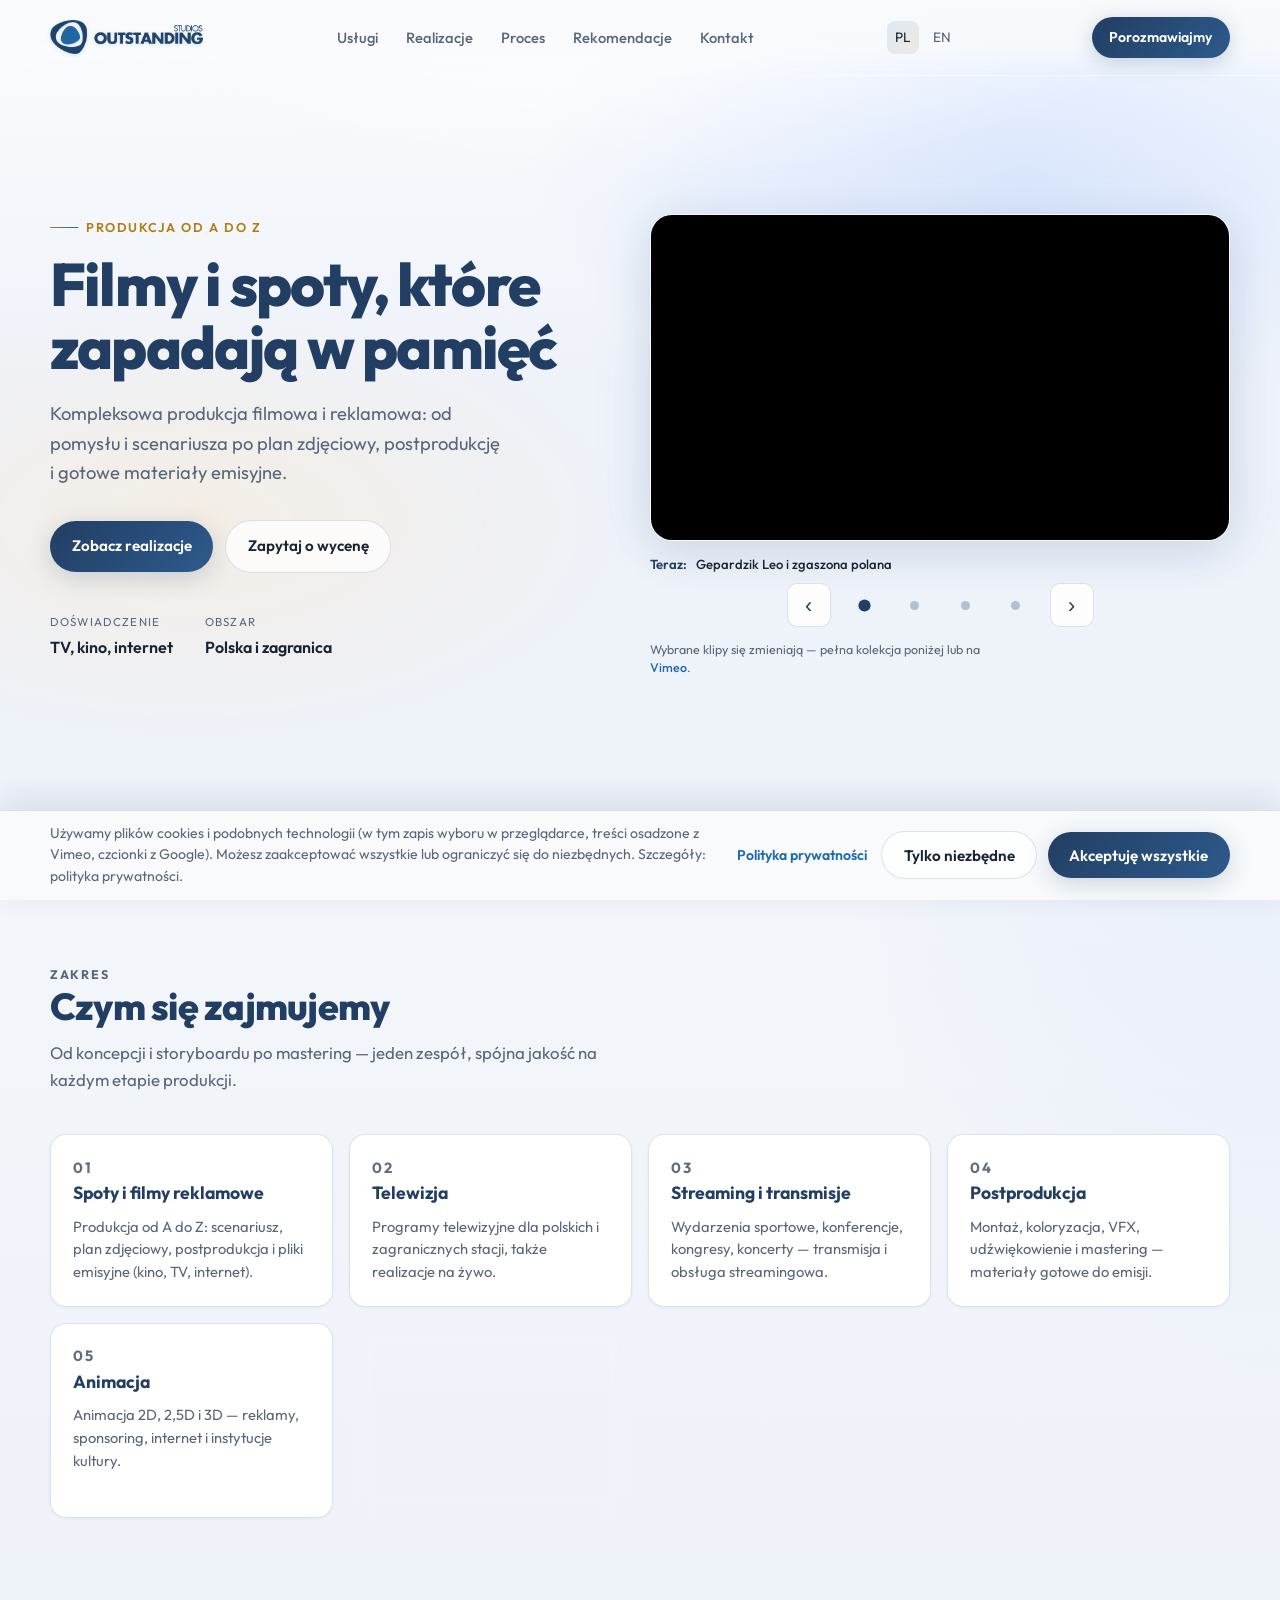
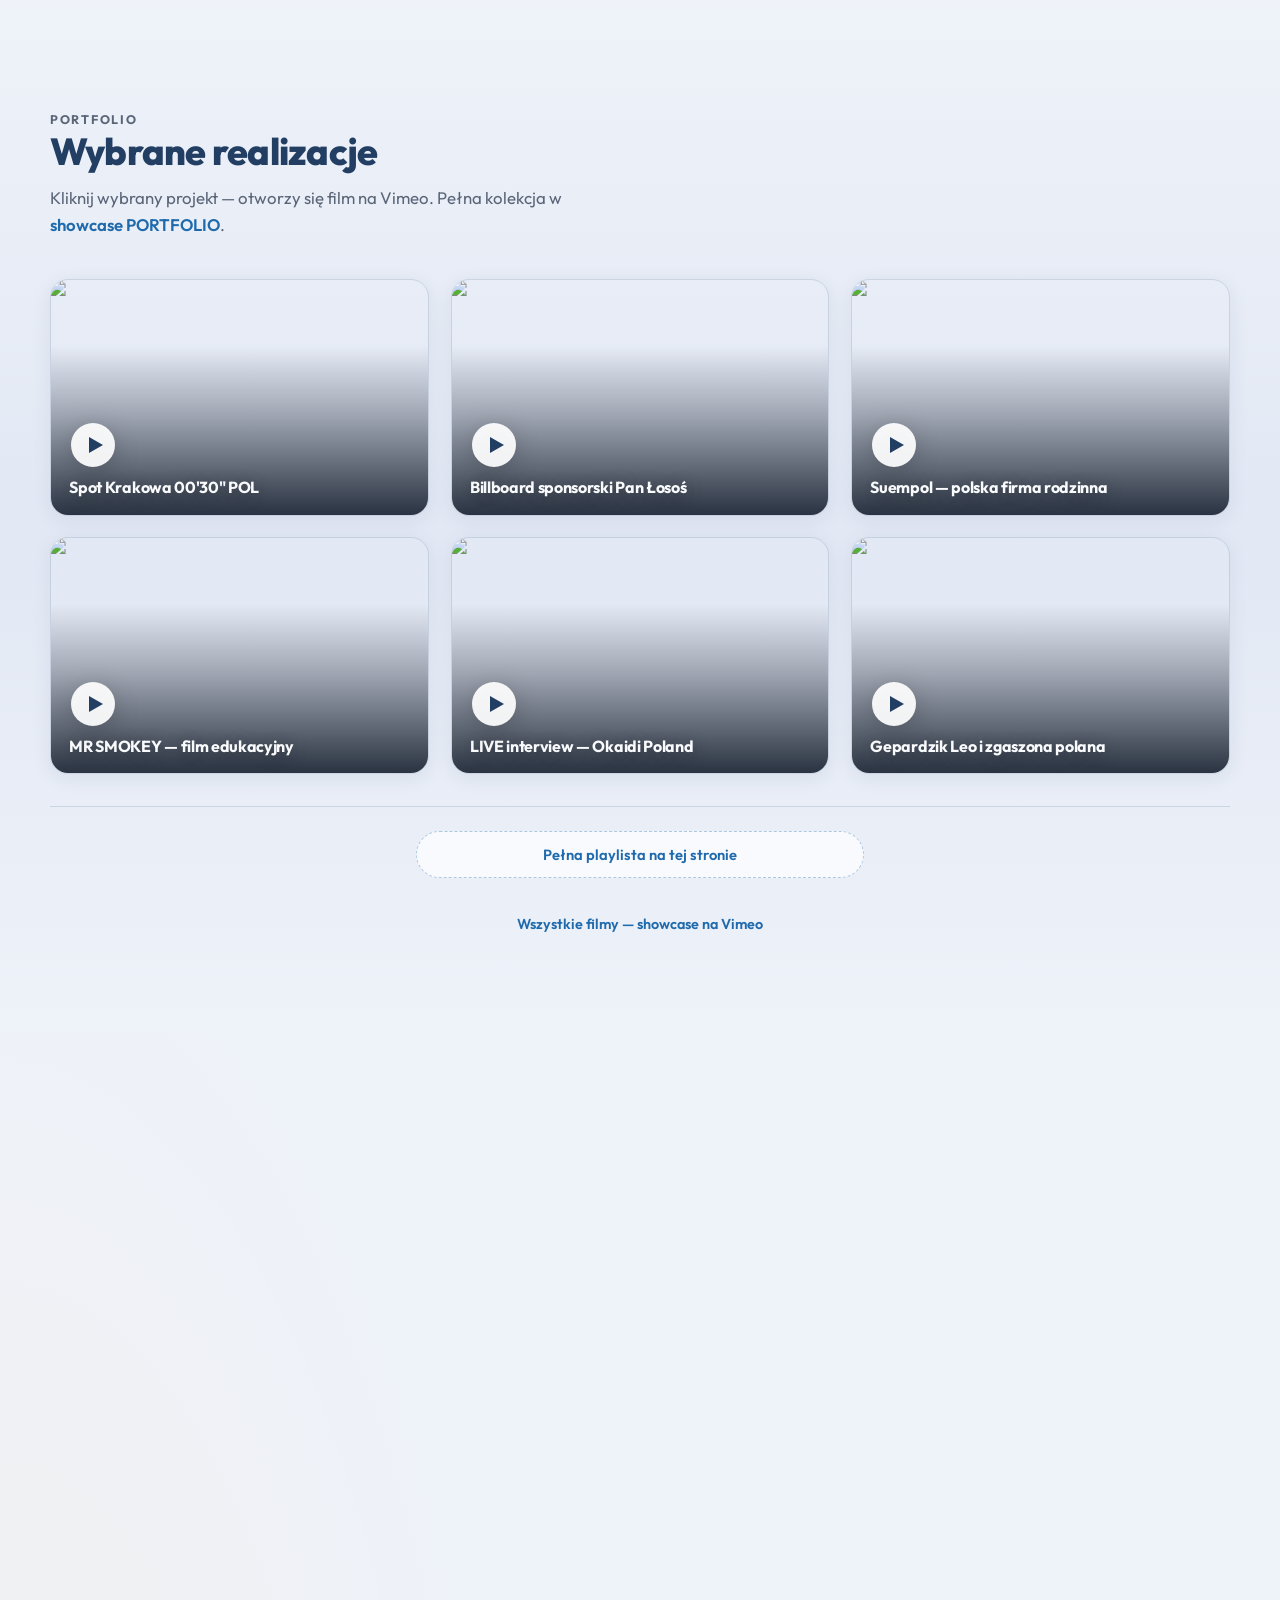
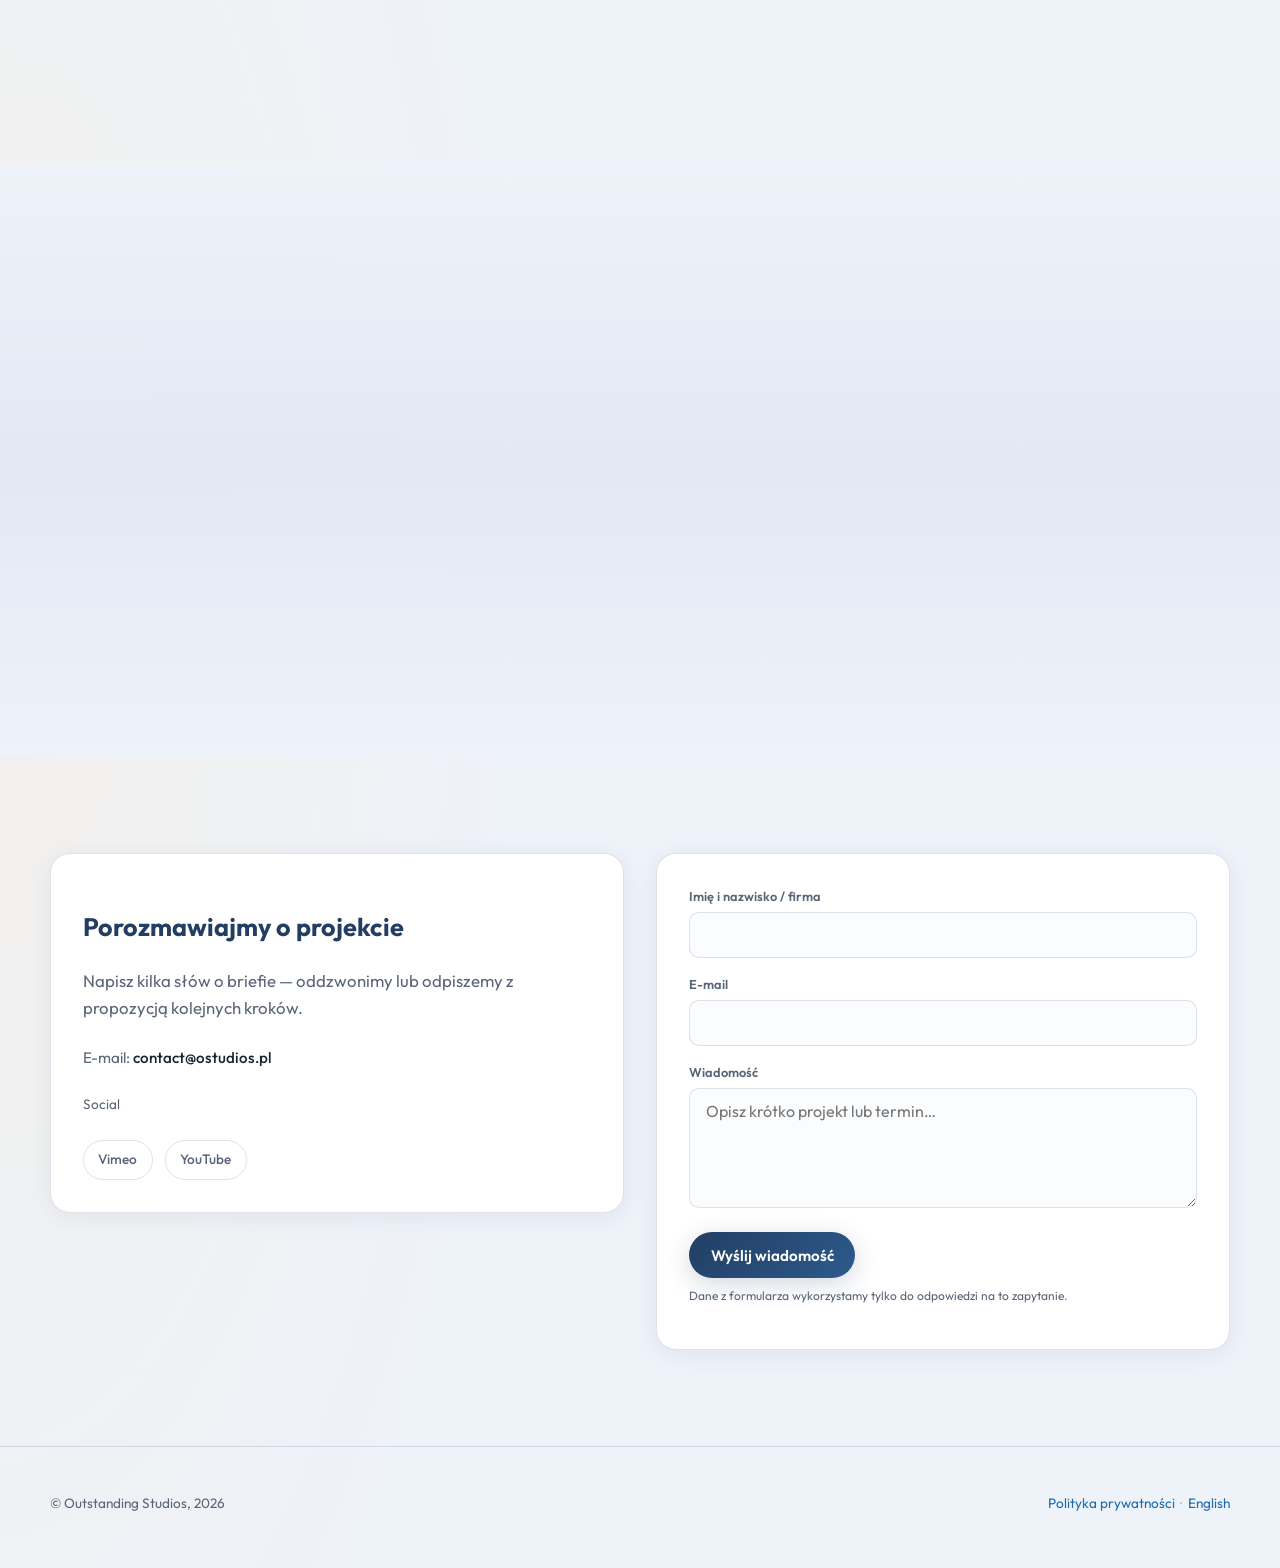
==== commit dcd8c6cb: "Remove Facebook links until profile is updated Made-with: Cursor" ====
--- a/index.html
+++ b/index.html
@@ -49,7 +49,6 @@
         "email": "contact@ostudios.pl",
         "sameAs": [
           "https://vimeo.com/outstandingstudios",
-          "https://www.facebook.com/znakomici/",
           "https://www.youtube.com/user/znakomicikropkapl"
         ]
       }
@@ -559,9 +558,6 @@
             </ul>
             <p class="contact-note">Social</p>
             <div class="social-row">
-              <a href="https://www.facebook.com/znakomici/" rel="noopener noreferrer" target="_blank"
-                >Facebook</a
-              >
               <a href="https://vimeo.com/outstandingstudios" rel="noopener noreferrer" target="_blank"
                 >Vimeo</a
               >
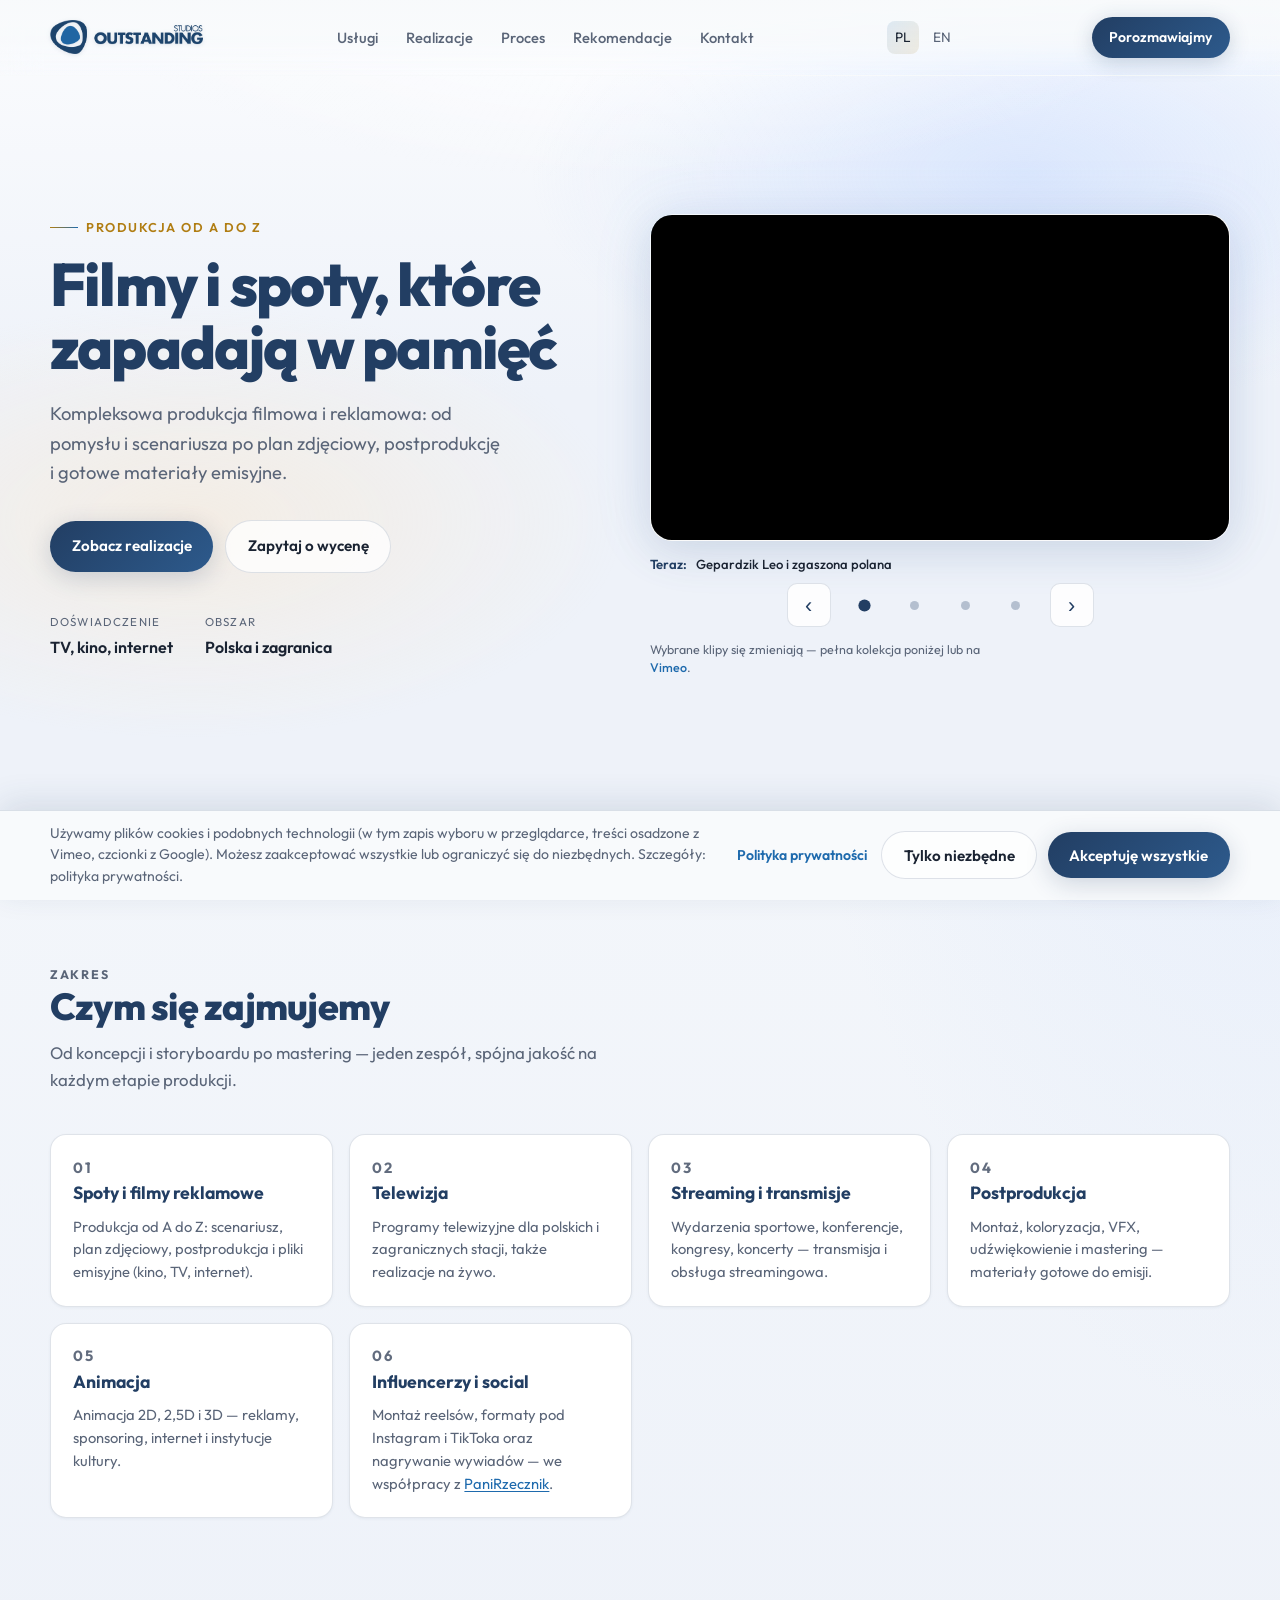
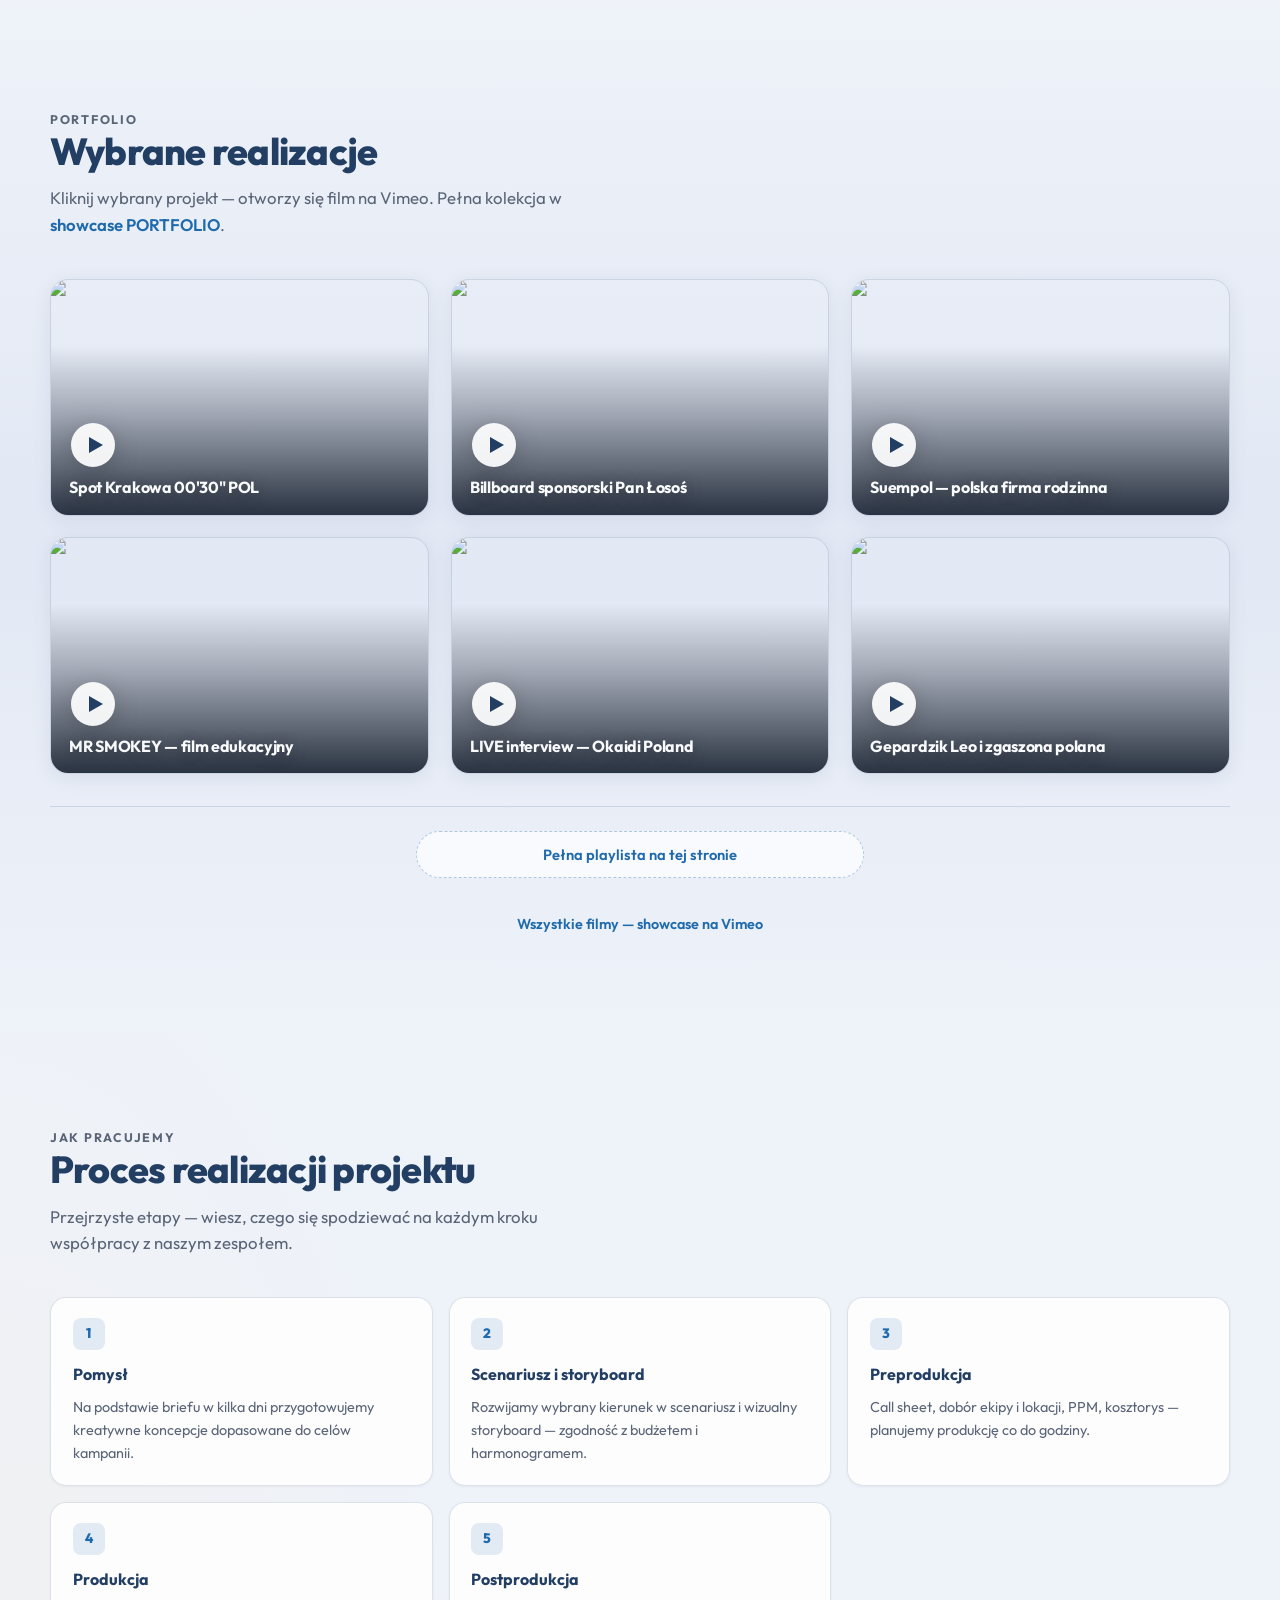
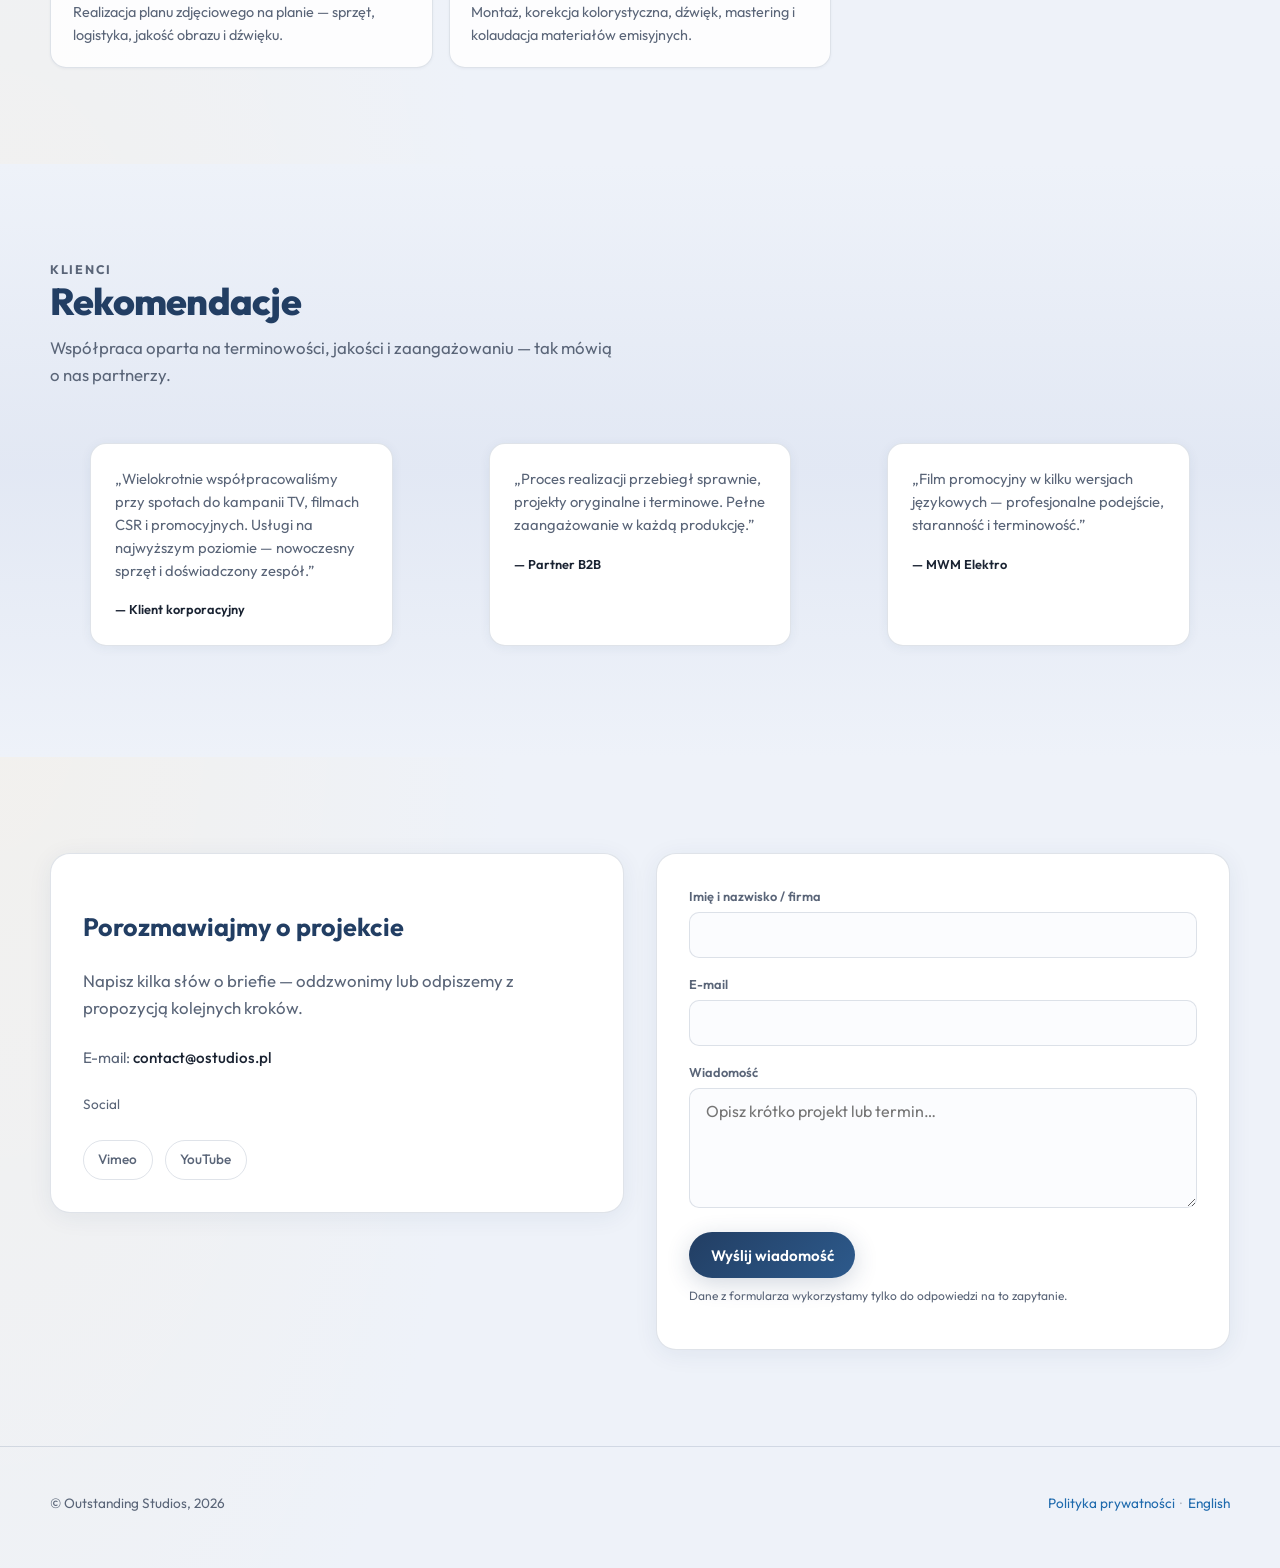
==== commit cbd852a4: "Fix mobile menu: move nav out of header, bind by aria-controls, refresh assets Made-with: Cursor" ====
--- a/index.html
+++ b/index.html
@@ -82,7 +82,7 @@
       href="https://fonts.googleapis.com/css2?family=Outfit:wght@300;400;500;600;700;800&display=swap"
       rel="stylesheet"
     />
-    <link rel="stylesheet" href="css/main.css" />
+    <link rel="stylesheet" href="css/main.css?v=20260419-menu3" />
   </head>
   <body>
     <div id="form-status" class="form-status" role="status" aria-live="polite" tabindex="-1" hidden></div>
@@ -123,15 +123,17 @@
           <span></span><span></span><span></span>
         </button>
       </div>
-      <nav class="nav-mobile" id="mobile-nav" aria-label="Menu mobilne">
-        <a href="#uslugi">Usługi</a>
-        <a href="#realizacje">Realizacje</a>
-        <a href="#proces">Proces</a>
-        <a href="#rekomendacje">Rekomendacje</a>
-        <a href="#kontakt">Kontakt</a>
-        <a href="en/index.html" lang="en">English version</a>
-      </nav>
     </header>
+
+    <nav class="nav-mobile" id="mobile-nav" aria-label="Menu mobilne" aria-hidden="true">
+      <p class="nav-mobile__eyebrow">Menu</p>
+      <a href="#uslugi">Usługi</a>
+      <a href="#realizacje">Realizacje</a>
+      <a href="#proces">Proces</a>
+      <a href="#rekomendacje">Rekomendacje</a>
+      <a href="#kontakt">Kontakt</a>
+      <a href="en/index.html" lang="en">English version</a>
+    </nav>
 
     <main id="main">
       <section class="hero" aria-labelledby="hero-title">
@@ -614,6 +616,6 @@
       </div>
     </footer>
 
-    <script src="js/main.js" defer></script>
+    <script src="js/main.js?v=20260419-menu3" defer></script>
   </body>
 </html>
--- a/css/main.css
+++ b/css/main.css
@@ -89,7 +89,7 @@
 .site-header {
   position: fixed;
   inset: 0 0 auto 0;
-  z-index: 100;
+  z-index: 2500;
   height: var(--header-h);
   padding-left: env(safe-area-inset-left, 0);
   padding-right: env(safe-area-inset-right, 0);
@@ -104,12 +104,22 @@
   backdrop-filter: blur(18px) saturate(1.35);
   border-bottom: 1px solid transparent;
   transition: border-color 0.35s ease, background 0.35s ease, box-shadow 0.35s ease;
+  overflow: visible;
 }
 
 .site-header.is-scrolled {
   background: rgba(255, 255, 255, 0.92);
   border-bottom-color: var(--border);
   box-shadow: 0 8px 32px rgba(34, 62, 99, 0.08);
+}
+
+@media (max-width: 879px) {
+  .site-header,
+  .site-header.is-scrolled {
+    /* Mobile Safari compatibility: avoid clipping fixed descendants */
+    backdrop-filter: none;
+    background: rgba(248, 250, 252, 0.97);
+  }
 }
 
 .header-inner {
@@ -204,6 +214,8 @@
   flex-direction: column;
   justify-content: center;
   gap: 5px;
+  position: relative;
+  z-index: 2501;
   width: 44px;
   height: 44px;
   padding: 10px;
@@ -212,12 +224,14 @@
   border-radius: 10px;
   cursor: pointer;
   color: var(--text);
+  transition: border-color 0.2s ease, background 0.2s ease;
 }
 
 .menu-toggle span {
   display: block;
+  width: 100%;
   height: 2px;
-  background: currentColor;
+  background: var(--brand-navy);
   border-radius: 1px;
   transition: transform 0.25s ease, opacity 0.2s ease;
 }
@@ -232,6 +246,11 @@
 
 .menu-toggle[aria-expanded="true"] span:nth-child(3) {
   transform: translateY(-7px) rotate(-45deg);
+}
+
+.menu-toggle[aria-expanded="true"] {
+  border-color: rgba(30, 106, 173, 0.45);
+  background: rgba(255, 255, 255, 0.94);
 }
 
 @media (min-width: 880px) {
@@ -243,13 +262,20 @@
 .nav-mobile {
   display: none;
   position: fixed;
-  inset: var(--header-h) 0 0 0;
-  padding: 1.5rem;
-  padding-bottom: max(1.5rem, env(safe-area-inset-bottom, 0px));
-  background: rgba(255, 255, 255, 0.98);
+  top: var(--header-h);
+  left: 0;
+  right: 0;
+  bottom: 0;
+  z-index: 2400;
+  padding: 1rem 1.1rem max(1.75rem, env(safe-area-inset-bottom, 0px));
+  background:
+    radial-gradient(120% 90% at 100% 0%, rgba(30, 106, 173, 0.12), transparent 55%),
+    radial-gradient(90% 70% at 0% 20%, rgba(176, 125, 18, 0.1), transparent 50%),
+    linear-gradient(180deg, #eef2f9 0%, #ffffff 52%, #f8fafc 100%);
   flex-direction: column;
-  gap: 0.25rem;
-  border-top: 1px solid var(--border);
+  gap: 0.65rem;
+  border-top: 1px solid rgba(34, 62, 99, 0.1);
+  box-shadow: inset 0 1px 0 rgba(255, 255, 255, 0.75);
   overflow-y: auto;
   -webkit-overflow-scrolling: touch;
 }
@@ -258,15 +284,89 @@
   display: flex;
 }
 
+.nav-mobile__eyebrow {
+  margin: 0 0 0.35rem;
+  font-size: 0.72rem;
+  font-weight: 800;
+  letter-spacing: 0.22em;
+  text-transform: uppercase;
+  color: rgba(34, 62, 99, 0.55);
+}
+
 .nav-mobile a {
-  padding: 0.85rem 1rem;
-  color: var(--text);
-  border-radius: var(--radius);
-  font-weight: 500;
+  display: block;
+  padding: 1rem 1.05rem;
+  color: var(--brand-navy);
+  border: 1px solid rgba(34, 62, 99, 0.12);
+  background: rgba(255, 255, 255, 0.96);
+  border-radius: 14px;
+  font-weight: 600;
+  font-size: 1.05rem;
+  letter-spacing: -0.01em;
+  box-shadow:
+    0 1px 0 rgba(255, 255, 255, 0.9) inset,
+    0 10px 30px rgba(34, 62, 99, 0.08);
 }
 
 .nav-mobile a:hover {
-  background: var(--bg-elevated);
+  background: #fff;
+  border-color: rgba(30, 106, 173, 0.35);
+}
+
+@media (prefers-reduced-motion: no-preference) {
+  .nav-mobile.is-open a {
+    animation: navMobileIn 0.38s ease backwards;
+  }
+
+  .nav-mobile.is-open a:nth-of-type(1) {
+    animation-delay: 0.04s;
+  }
+
+  .nav-mobile.is-open a:nth-of-type(2) {
+    animation-delay: 0.08s;
+  }
+
+  .nav-mobile.is-open a:nth-of-type(3) {
+    animation-delay: 0.12s;
+  }
+
+  .nav-mobile.is-open a:nth-of-type(4) {
+    animation-delay: 0.16s;
+  }
+
+  .nav-mobile.is-open a:nth-of-type(5) {
+    animation-delay: 0.2s;
+  }
+
+  .nav-mobile.is-open a:nth-of-type(6) {
+    animation-delay: 0.24s;
+  }
+}
+
+@keyframes navMobileIn {
+  from {
+    opacity: 0;
+    transform: translateY(10px);
+  }
+
+  to {
+    opacity: 1;
+    transform: translateY(0);
+  }
+}
+
+body.menu-open {
+  overflow: hidden;
+}
+
+body.menu-open::before {
+  content: "";
+  position: fixed;
+  inset: 0;
+  top: var(--header-h);
+  z-index: 2350;
+  background: rgba(15, 23, 42, 0.22);
+  pointer-events: none;
 }
 
 /* Hero */
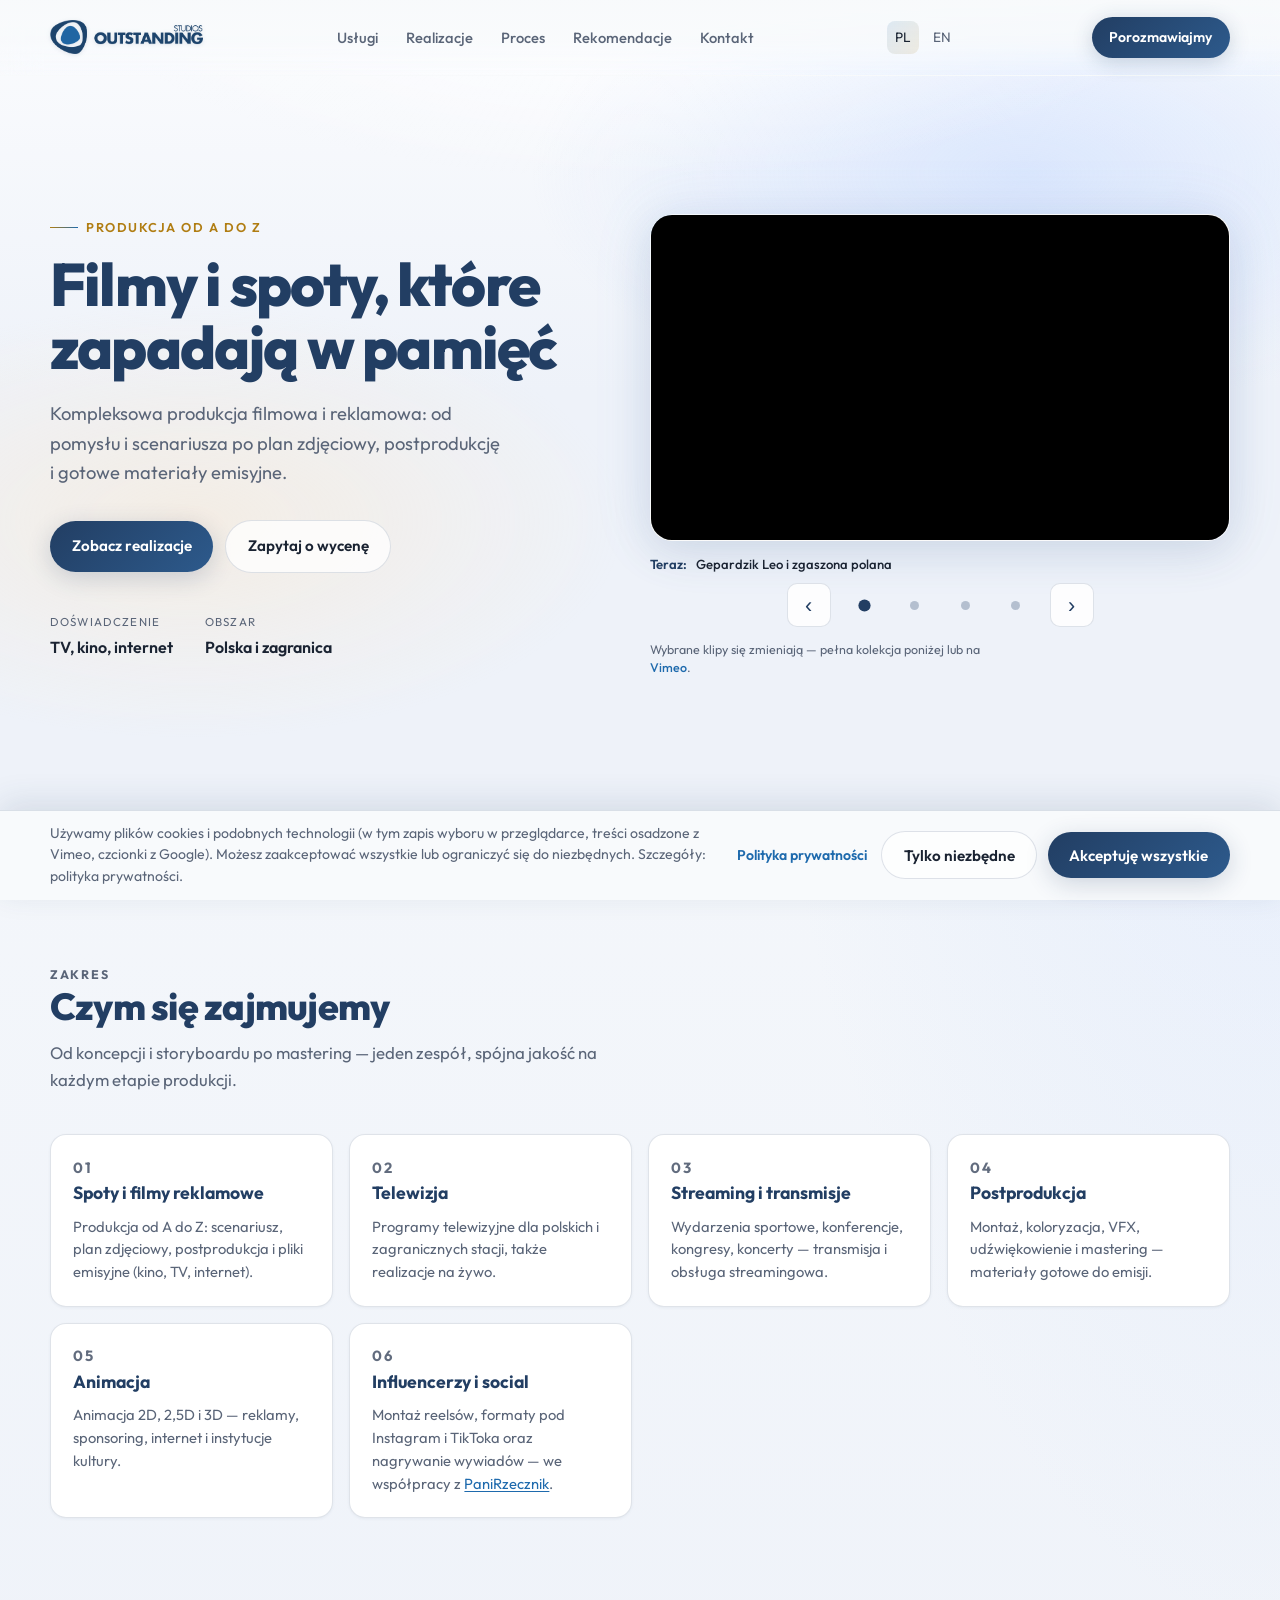
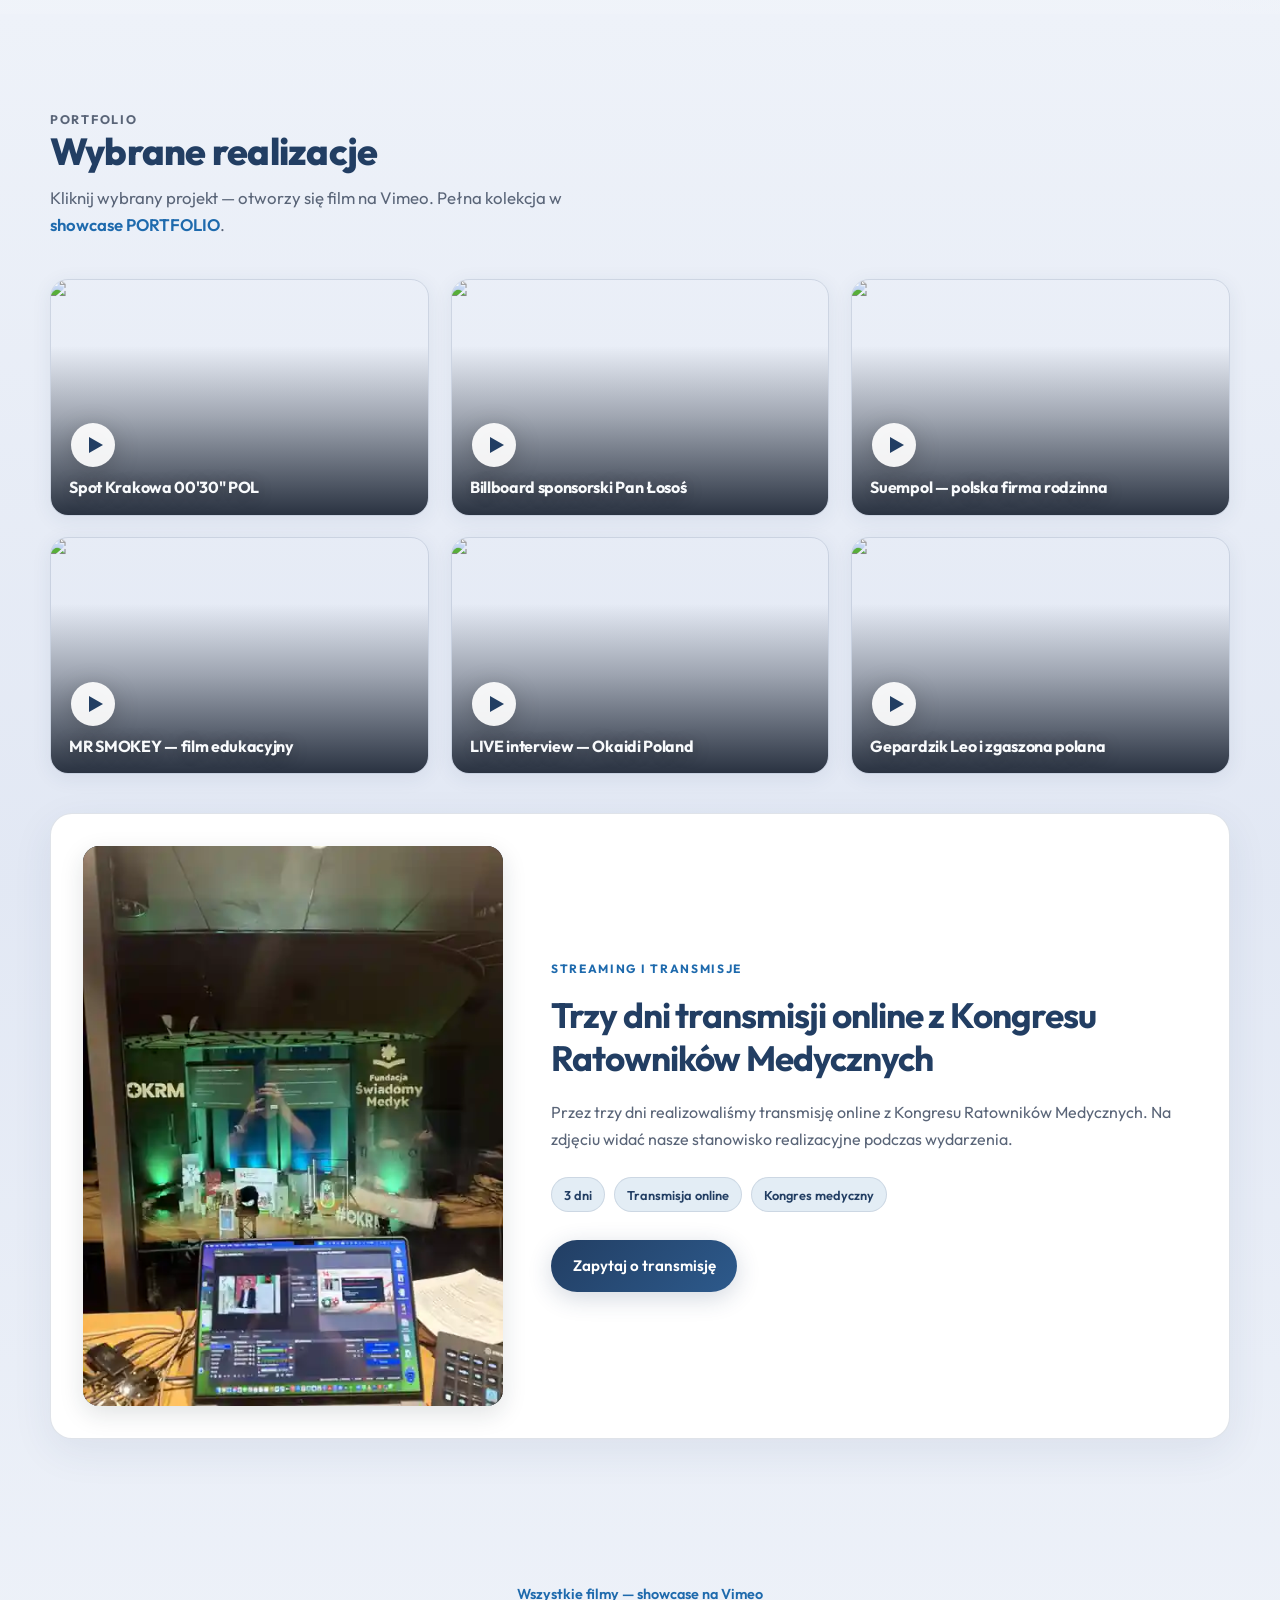
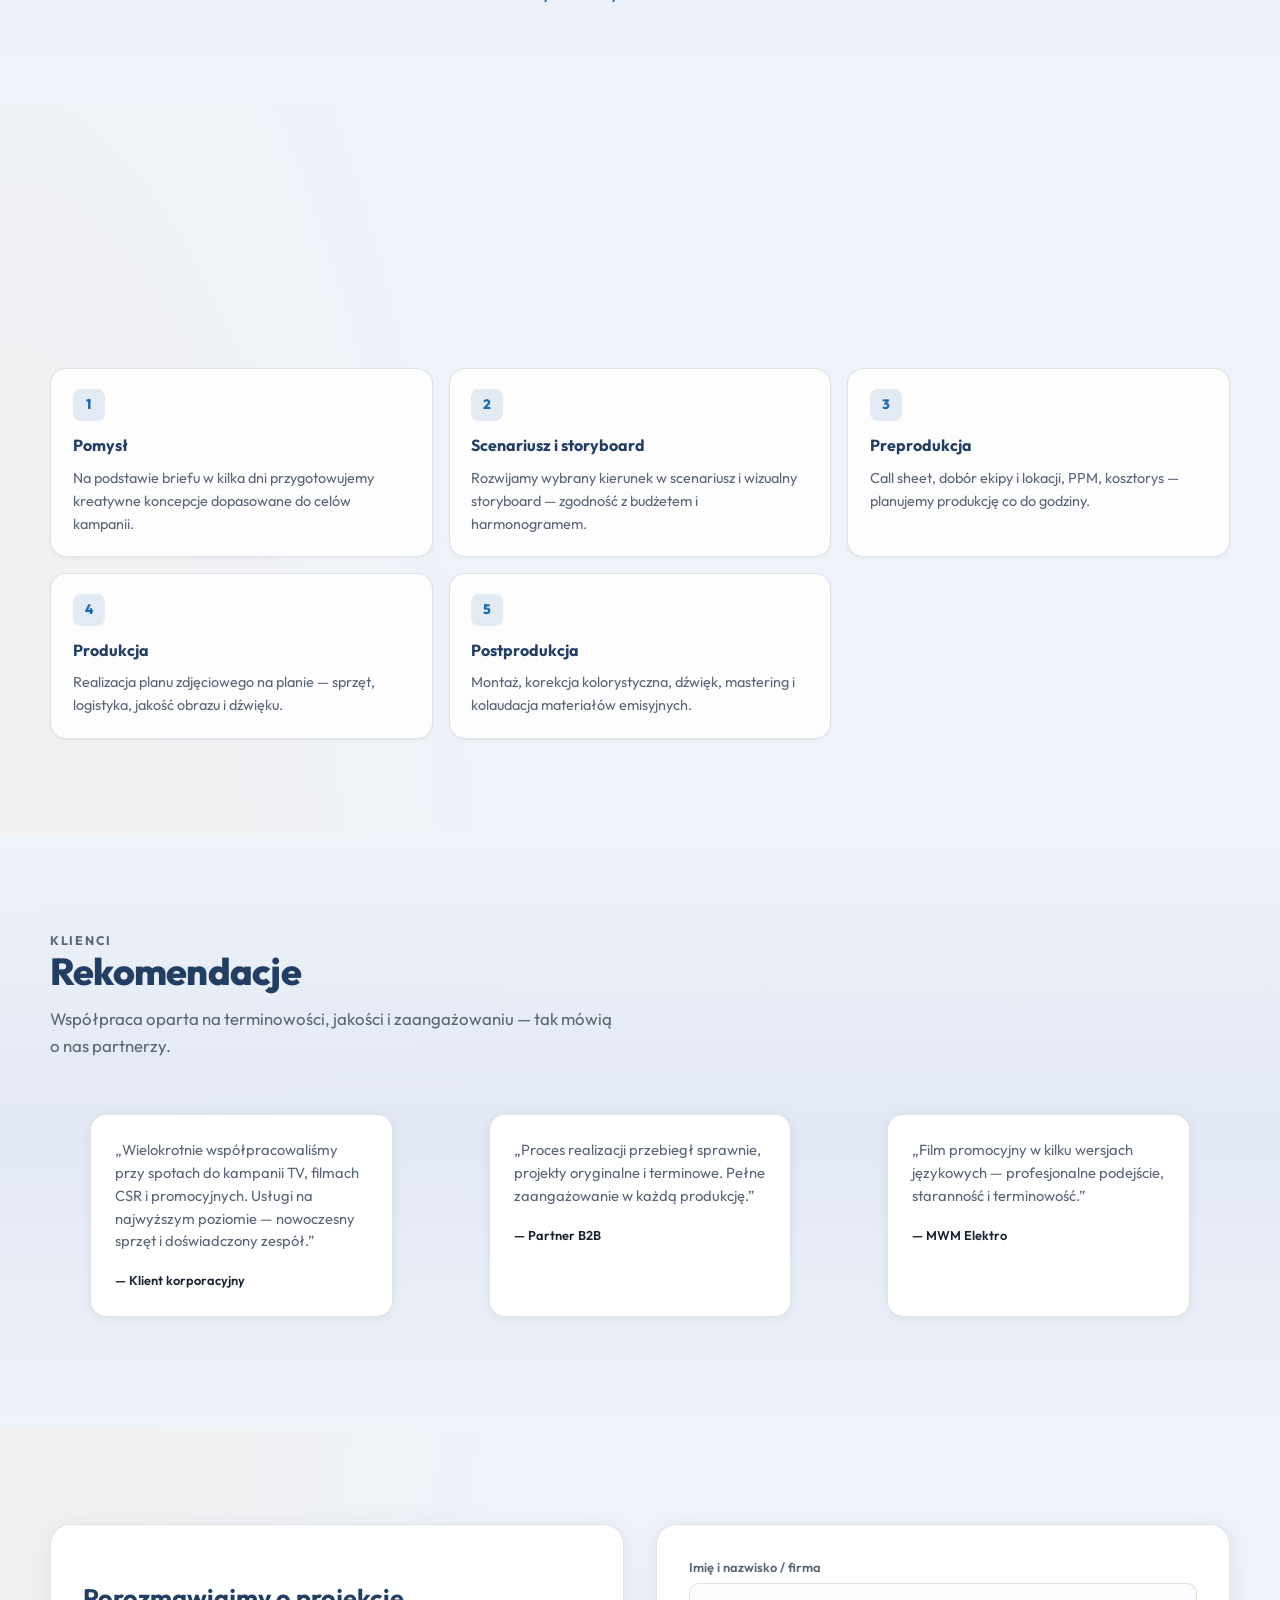
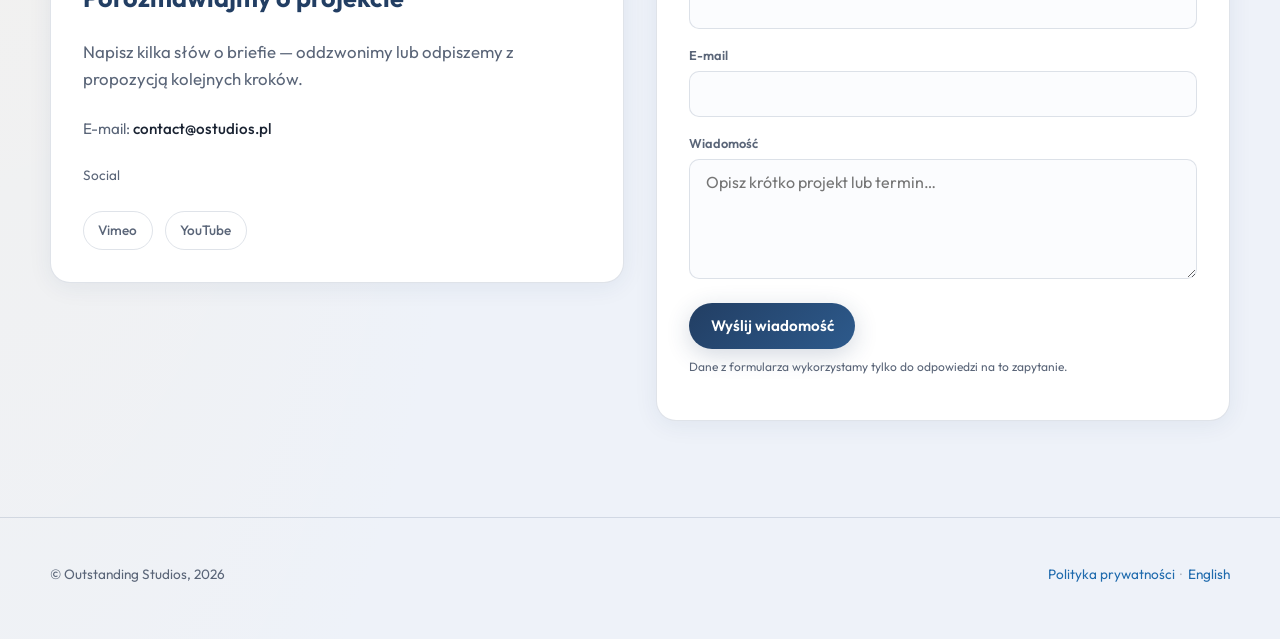
==== commit 5e281b4a: "Add Paramedics Congress livestream project in Polish and English" ====
--- a/index.html
+++ b/index.html
@@ -82,7 +82,7 @@
       href="https://fonts.googleapis.com/css2?family=Outfit:wght@300;400;500;600;700;800&display=swap"
       rel="stylesheet"
     />
-    <link rel="stylesheet" href="css/main.css?v=20260419-menu3" />
+    <link rel="stylesheet" href="css/main.css?v=20261019-kongres" />
   </head>
   <body>
     <div id="form-status" class="form-status" role="status" aria-live="polite" tabindex="-1" hidden></div>
@@ -249,9 +249,7 @@
               <h3>Influencerzy i social</h3>
               <p>
                 Montaż reelsów, formaty pod Instagram i TikToka oraz nagrywanie wywiadów — we współpracy z
-                <a href="https://www.panirzecznik.pl" rel="noopener noreferrer" target="_blank"
-                  >PaniRzecznik</a
-                >.
+                <a href="https://www.panirzecznik.pl" rel="noopener noreferrer" target="_blank">PaniRzecznik</a>.
               </p>
             </article>
           </div>
@@ -265,9 +263,7 @@
             <h2 id="realizacje-title">Wybrane realizacje</h2>
             <p>
               Kliknij wybrany projekt — otworzy się film na Vimeo. Pełna kolekcja w
-              <a href="https://vimeo.com/showcase/7757372" rel="noopener noreferrer" target="_blank"
-                >showcase PORTFOLIO</a
-              >.
+              <a href="https://vimeo.com/showcase/7757372" rel="noopener noreferrer" target="_blank">showcase PORTFOLIO</a>.
             </p>
           </header>
           <div class="portfolio-mosaic" data-reveal>
@@ -428,6 +424,20 @@
               </div>
             </a>
           </div>
+          <article class="featured-live" aria-labelledby="featured-live-title" data-reveal>
+            <div class="featured-live__photo">
+              <img src="assets/kongres-ratownikow-medycznych.webp" width="480" height="640" loading="lazy" decoding="async" alt="Stanowisko realizacyjne transmisji online podczas Kongresu Ratowników Medycznych" />
+            </div>
+            <div class="featured-live__copy">
+              <p class="featured-live__eyebrow">Streaming i transmisje</p>
+              <h3 id="featured-live-title">Trzy dni transmisji online z Kongresu Ratowników Medycznych</h3>
+              <p>Przez trzy dni realizowaliśmy transmisję online z Kongresu Ratowników Medycznych. Na zdjęciu widać nasze stanowisko realizacyjne podczas wydarzenia.</p>
+              <div class="featured-live__meta" aria-label="Informacje o realizacji">
+                <span>3 dni</span><span>Transmisja online</span><span>Kongres medyczny</span>
+              </div>
+              <a class="btn btn-primary" href="#kontakt">Zapytaj o transmisję</a>
+            </div>
+          </article>
           <details class="portfolio-embed-details" data-reveal>
             <summary class="portfolio-embed-summary">Pełna playlista na tej stronie</summary>
             <div class="vimeo-showcase-block vimeo-showcase-block--embedded">
@@ -445,13 +455,7 @@
             </div>
           </details>
           <p class="showcase-foot">
-            <a
-              class="showcase-link"
-              href="https://vimeo.com/showcase/7757372"
-              rel="noopener noreferrer"
-              target="_blank"
-              >Wszystkie filmy — showcase na Vimeo</a
-            >
+            <a class="showcase-link" href="https://vimeo.com/showcase/7757372" rel="noopener noreferrer" target="_blank">Wszystkie filmy — showcase na Vimeo</a>
           </p>
         </div>
       </section>
@@ -560,15 +564,8 @@
             </ul>
             <p class="contact-note">Social</p>
             <div class="social-row">
-              <a href="https://vimeo.com/outstandingstudios" rel="noopener noreferrer" target="_blank"
-                >Vimeo</a
-              >
-              <a
-                href="https://www.youtube.com/user/znakomicikropkapl"
-                rel="noopener noreferrer"
-                target="_blank"
-                >YouTube</a
-              >
+              <a href="https://vimeo.com/outstandingstudios" rel="noopener noreferrer" target="_blank">Vimeo</a>
+              <a href="https://www.youtube.com/user/znakomicikropkapl" rel="noopener noreferrer" target="_blank">YouTube</a>
             </div>
           </div>
           <div class="contact-card" data-reveal>
--- a/css/main.css
+++ b/css/main.css
@@ -1557,3 +1557,64 @@
     transform: none;
   }
 }
+
+/* Realizacja kongresu ratownikow medycznych - wersje PL/EN */
+.featured-live {
+  display: grid;
+  gap: clamp(1.5rem, 4vw, 3rem);
+  align-items: center;
+  margin: 2.4rem 0;
+  padding: clamp(1rem, 3vw, 2rem);
+  border: 1px solid var(--border);
+  border-radius: calc(var(--radius) + 6px);
+  background: var(--surface);
+  box-shadow: 0 12px 40px rgba(34, 62, 99, 0.08);
+}
+.featured-live__photo {
+  overflow: hidden;
+  aspect-ratio: 3 / 4;
+  border-radius: var(--radius);
+  background: #142033;
+  box-shadow: 0 8px 24px rgba(26, 35, 50, 0.13);
+}
+.featured-live__photo img { display: block; width: 100%; height: 100%; object-fit: cover; }
+.featured-live__copy { min-width: 0; padding-block: 0.75rem; }
+.featured-live__eyebrow {
+  margin: 0 0 1rem;
+  color: var(--accent);
+  font-size: 0.75rem;
+  font-weight: 700;
+  text-transform: uppercase;
+  letter-spacing: 0.14em;
+}
+.featured-live__copy h3 {
+  margin: 0 0 1.25rem;
+  color: var(--brand-navy);
+  font-family: var(--font-display);
+  font-size: clamp(1.6rem, 2.75vw, 2.3rem);
+  line-height: 1.2;
+  letter-spacing: -0.03em;
+}
+.featured-live__copy > p:not(.featured-live__eyebrow) {
+  margin: 0 0 1.5rem;
+  color: var(--muted);
+  font-size: 1rem;
+  line-height: 1.7;
+}
+.featured-live__meta { display: flex; flex-wrap: wrap; gap: 0.55rem; margin-bottom: 1.75rem; }
+.featured-live__meta span {
+  display: inline-flex; align-items: center;
+  padding: 0.4rem 0.75rem;
+  border: 1px solid rgba(34, 62, 99, 0.12);
+  border-radius: 999px;
+  background: var(--accent-dim);
+  color: var(--brand-navy);
+  font-size: 0.8rem;
+  font-weight: 600;
+}
+@media (min-width: 780px) {
+  .featured-live { grid-template-columns: minmax(0, 420px) minmax(0, 1fr); }
+}
+@media (max-width: 779px) {
+  .featured-live__photo { width: 100%; max-width: 480px; margin-inline: auto; }
+}
